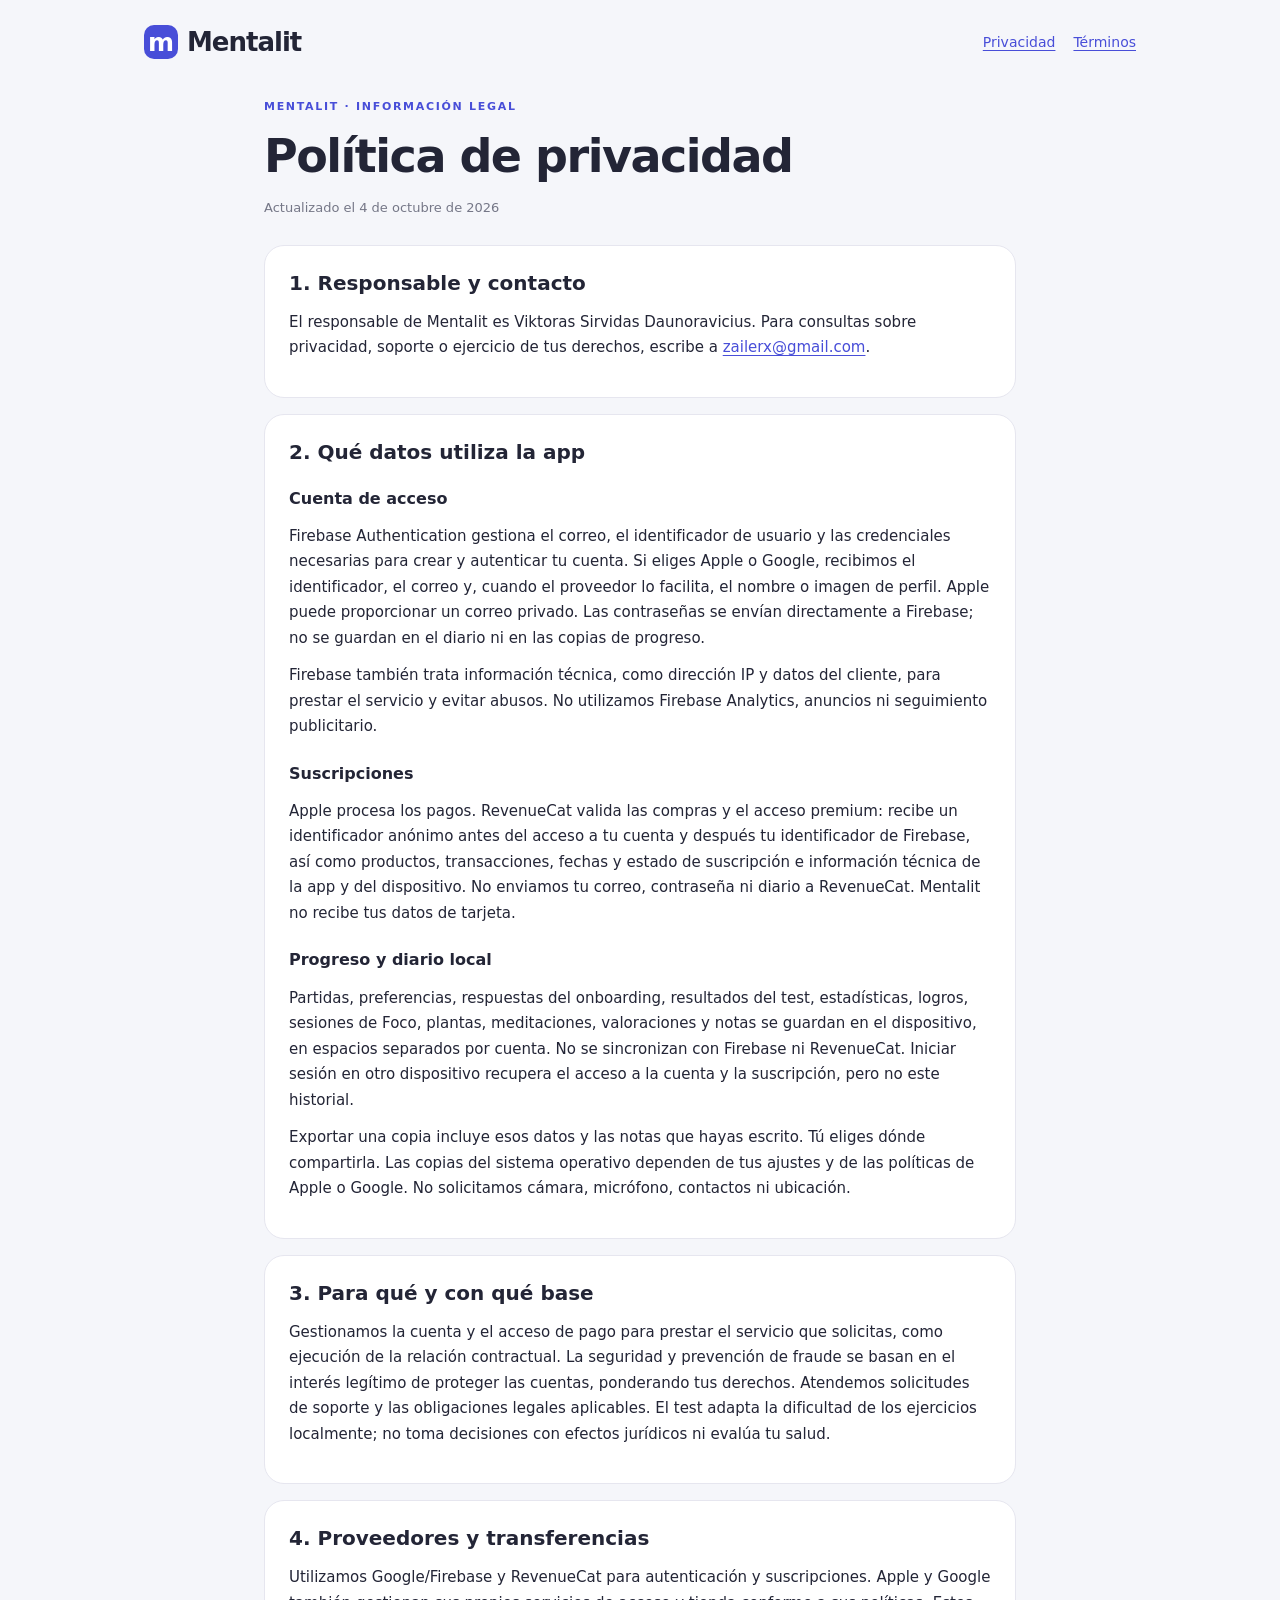
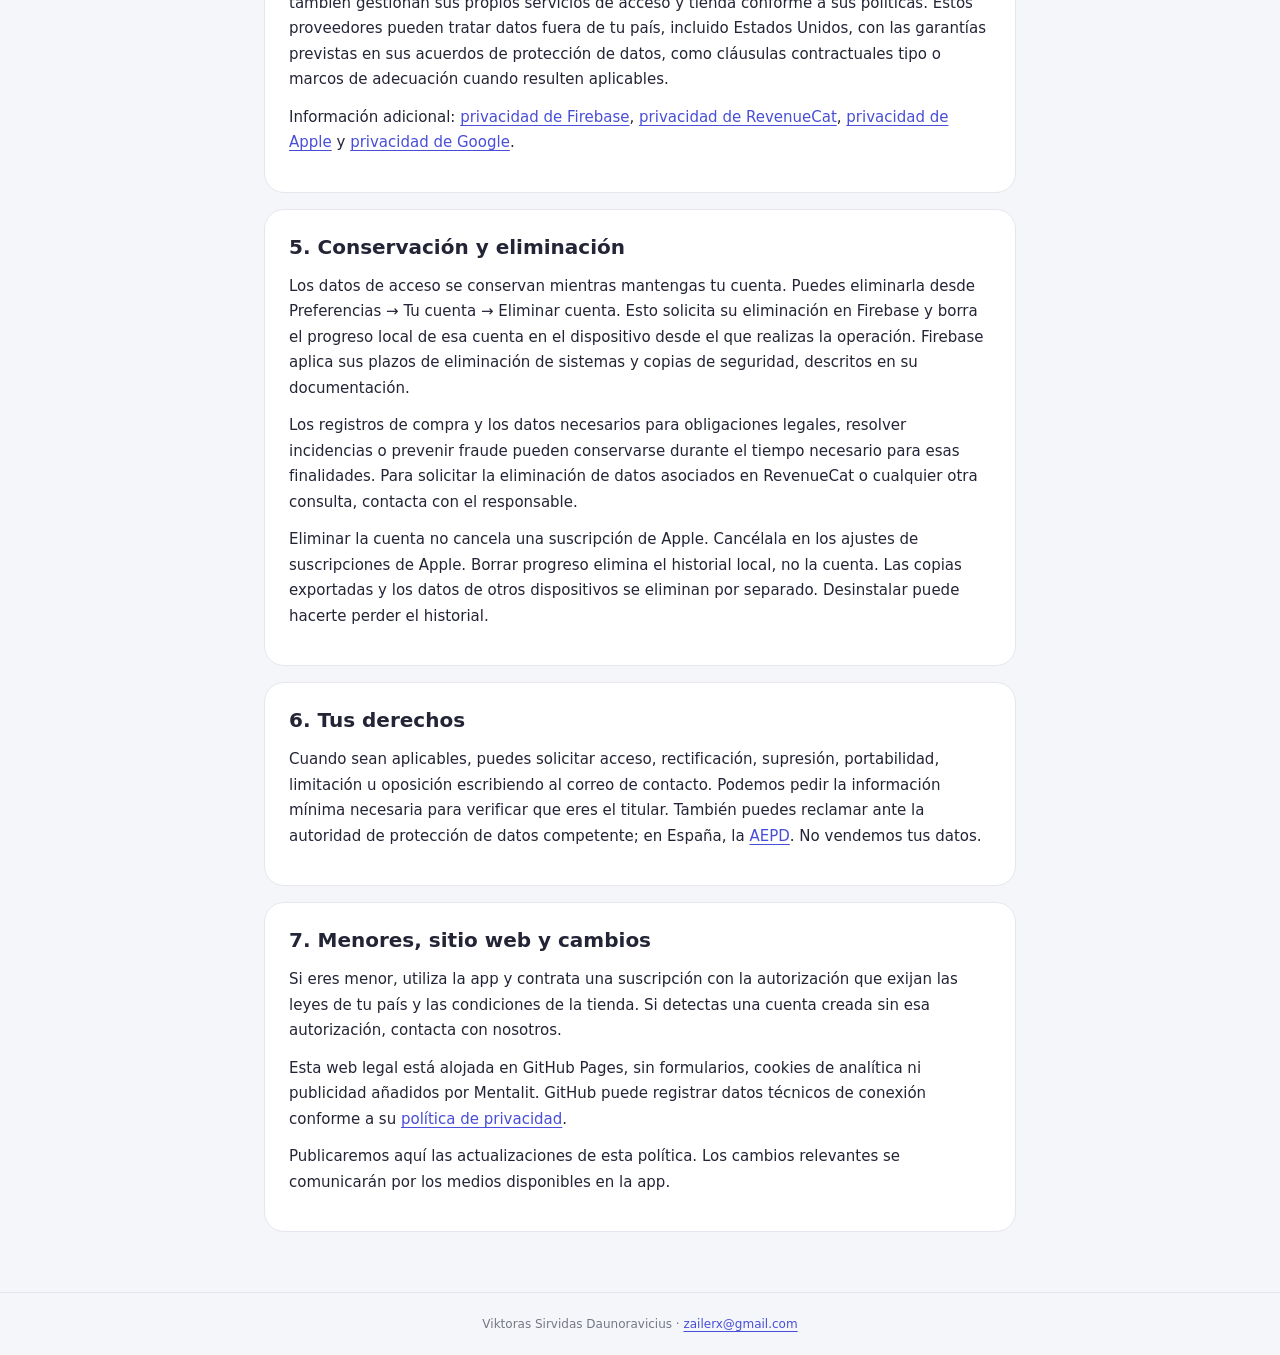
==== privacy.html @ 3aa2e7da "Publicar términos de servicio y política de privacidad de Mentalit" ====
<!doctype html><html lang="es"><head><meta charset="utf-8"><meta name="viewport" content="width=device-width,initial-scale=1"><meta name="color-scheme" content="light"><title>Política de privacidad · Mentalit</title><link rel="icon" href="./favicon.svg"><link rel="stylesheet" href="./legal.css"></head><body><header class="site-header"><a class="brand" href="./index.html"><span class="brand-mark" aria-hidden="true">m</span>Mentalit</a><nav aria-label="Información legal"><a href="./privacy.html">Privacidad</a><a href="./terms.html">Términos</a></nav></header><main><p class="eyebrow">MENTALIT · INFORMACIÓN LEGAL</p><h1>Política de privacidad</h1><p class="date">Actualizado el 4 de octubre de 2026</p><section><h2>1. Responsable y contacto</h2><p>El responsable de Mentalit es Viktoras Sirvidas Daunoravicius. Para consultas sobre privacidad, soporte o ejercicio de tus derechos, escribe a <a href="mailto:zailerx@gmail.com">zailerx@gmail.com</a>.</p></section>
<section><h2>2. Qué datos utiliza la app</h2><h3>Cuenta de acceso</h3><p>Firebase Authentication gestiona el correo, el identificador de usuario y las credenciales necesarias para crear y autenticar tu cuenta. Si eliges Apple o Google, recibimos el identificador, el correo y, cuando el proveedor lo facilita, el nombre o imagen de perfil. Apple puede proporcionar un correo privado. Las contraseñas se envían directamente a Firebase; no se guardan en el diario ni en las copias de progreso.</p><p>Firebase también trata información técnica, como dirección IP y datos del cliente, para prestar el servicio y evitar abusos. No utilizamos Firebase Analytics, anuncios ni seguimiento publicitario.</p><h3>Suscripciones</h3><p>Apple procesa los pagos. RevenueCat valida las compras y el acceso premium: recibe un identificador anónimo antes del acceso a tu cuenta y después tu identificador de Firebase, así como productos, transacciones, fechas y estado de suscripción e información técnica de la app y del dispositivo. No enviamos tu correo, contraseña ni diario a RevenueCat. Mentalit no recibe tus datos de tarjeta.</p><h3>Progreso y diario local</h3><p>Partidas, preferencias, respuestas del onboarding, resultados del test, estadísticas, logros, sesiones de Foco, plantas, meditaciones, valoraciones y notas se guardan en el dispositivo, en espacios separados por cuenta. No se sincronizan con Firebase ni RevenueCat. Iniciar sesión en otro dispositivo recupera el acceso a la cuenta y la suscripción, pero no este historial.</p><p>Exportar una copia incluye esos datos y las notas que hayas escrito. Tú eliges dónde compartirla. Las copias del sistema operativo dependen de tus ajustes y de las políticas de Apple o Google. No solicitamos cámara, micrófono, contactos ni ubicación.</p></section>
<section><h2>3. Para qué y con qué base</h2><p>Gestionamos la cuenta y el acceso de pago para prestar el servicio que solicitas, como ejecución de la relación contractual. La seguridad y prevención de fraude se basan en el interés legítimo de proteger las cuentas, ponderando tus derechos. Atendemos solicitudes de soporte y las obligaciones legales aplicables. El test adapta la dificultad de los ejercicios localmente; no toma decisiones con efectos jurídicos ni evalúa tu salud.</p></section>
<section><h2>4. Proveedores y transferencias</h2><p>Utilizamos Google/Firebase y RevenueCat para autenticación y suscripciones. Apple y Google también gestionan sus propios servicios de acceso y tienda conforme a sus políticas. Estos proveedores pueden tratar datos fuera de tu país, incluido Estados Unidos, con las garantías previstas en sus acuerdos de protección de datos, como cláusulas contractuales tipo o marcos de adecuación cuando resulten aplicables.</p><p>Información adicional: <a href="https://firebase.google.com/support/privacy">privacidad de Firebase</a>, <a href="https://www.revenuecat.com/privacy-policy">privacidad de RevenueCat</a>, <a href="https://www.apple.com/legal/privacy/">privacidad de Apple</a> y <a href="https://policies.google.com/privacy">privacidad de Google</a>.</p></section>
<section><h2>5. Conservación y eliminación</h2><p>Los datos de acceso se conservan mientras mantengas tu cuenta. Puedes eliminarla desde Preferencias → Tu cuenta → Eliminar cuenta. Esto solicita su eliminación en Firebase y borra el progreso local de esa cuenta en el dispositivo desde el que realizas la operación. Firebase aplica sus plazos de eliminación de sistemas y copias de seguridad, descritos en su documentación.</p><p>Los registros de compra y los datos necesarios para obligaciones legales, resolver incidencias o prevenir fraude pueden conservarse durante el tiempo necesario para esas finalidades. Para solicitar la eliminación de datos asociados en RevenueCat o cualquier otra consulta, contacta con el responsable.</p><p>Eliminar la cuenta no cancela una suscripción de Apple. Cancélala en los ajustes de suscripciones de Apple. Borrar progreso elimina el historial local, no la cuenta. Las copias exportadas y los datos de otros dispositivos se eliminan por separado. Desinstalar puede hacerte perder el historial.</p></section>
<section><h2>6. Tus derechos</h2><p>Cuando sean aplicables, puedes solicitar acceso, rectificación, supresión, portabilidad, limitación u oposición escribiendo al correo de contacto. Podemos pedir la información mínima necesaria para verificar que eres el titular. También puedes reclamar ante la autoridad de protección de datos competente; en España, la <a href="https://www.aepd.es/derechos-y-deberes/conoce-tus-derechos">AEPD</a>. No vendemos tus datos.</p></section>
<section><h2>7. Menores, sitio web y cambios</h2><p>Si eres menor, utiliza la app y contrata una suscripción con la autorización que exijan las leyes de tu país y las condiciones de la tienda. Si detectas una cuenta creada sin esa autorización, contacta con nosotros.</p><p>Esta web legal está alojada en GitHub Pages, sin formularios, cookies de analítica ni publicidad añadidos por Mentalit. GitHub puede registrar datos técnicos de conexión conforme a su <a href="https://docs.github.com/site-policy/privacy-policies/github-privacy-statement">política de privacidad</a>.</p><p>Publicaremos aquí las actualizaciones de esta política. Los cambios relevantes se comunicarán por los medios disponibles en la app.</p></section></main><footer>Viktoras Sirvidas Daunoravicius · <a href="mailto:zailerx@gmail.com">zailerx@gmail.com</a></footer></body></html>
---- legal.css ----
:root{font-family:system-ui,-apple-system,BlinkMacSystemFont,"Segoe UI",sans-serif;color:#232536;background:#f5f6fa;font-synthesis:none}*{box-sizing:border-box}body{margin:0}a{color:#484ed8;text-underline-offset:3px}a:focus-visible{outline:3px solid #16b8c9;outline-offset:4px;border-radius:4px}.site-header{max-width:1040px;margin:auto;padding:25px 24px;display:flex;align-items:center;justify-content:space-between;gap:20px}.brand{display:flex;align-items:center;gap:9px;font-size:26px;font-weight:800;letter-spacing:-1px;text-decoration:none;color:#232536}.brand-mark{display:grid;place-items:center;width:34px;height:34px;border-radius:10px;background:#484ed8;color:white;font-size:25px;font-weight:800;letter-spacing:-2px;padding-right:2px}nav{display:flex;gap:18px;font-size:14px}main{max-width:800px;margin:16px auto 60px;padding:0 24px}.eyebrow{font-size:11px;letter-spacing:1.7px;font-weight:750;color:#484ed8}h1{font-size:clamp(30px,5vw,46px);letter-spacing:-1.5px;line-height:1.1;margin:18px 0}.date{color:#757787;font-size:13px;margin-bottom:30px}section{background:white;border:1px solid #e6e6ef;border-radius:20px;padding:24px;margin:16px 0;line-height:1.7}h2{font-size:20px;margin:0 0 14px;line-height:1.3}h3{font-size:16px;margin:20px 0 8px}p{font-size:15px;margin:12px 0}footer{border-top:1px solid #e4e4ee;padding:24px;text-align:center;font-size:12px;color:#757787}.cards{display:grid;grid-template-columns:1fr 1fr;gap:16px}.cards a{text-decoration:none;display:block;background:white;border:1px solid #e6e6ef;border-radius:20px;padding:28px;font-weight:700;font-size:20px}.lead{font-size:18px;color:#757787;line-height:1.7;margin:22px 0 32px}@media(max-width:520px){.site-header{align-items:flex-start;flex-direction:column;gap:16px}.cards{grid-template-columns:1fr}section{padding:20px}main{margin-top:10px}}
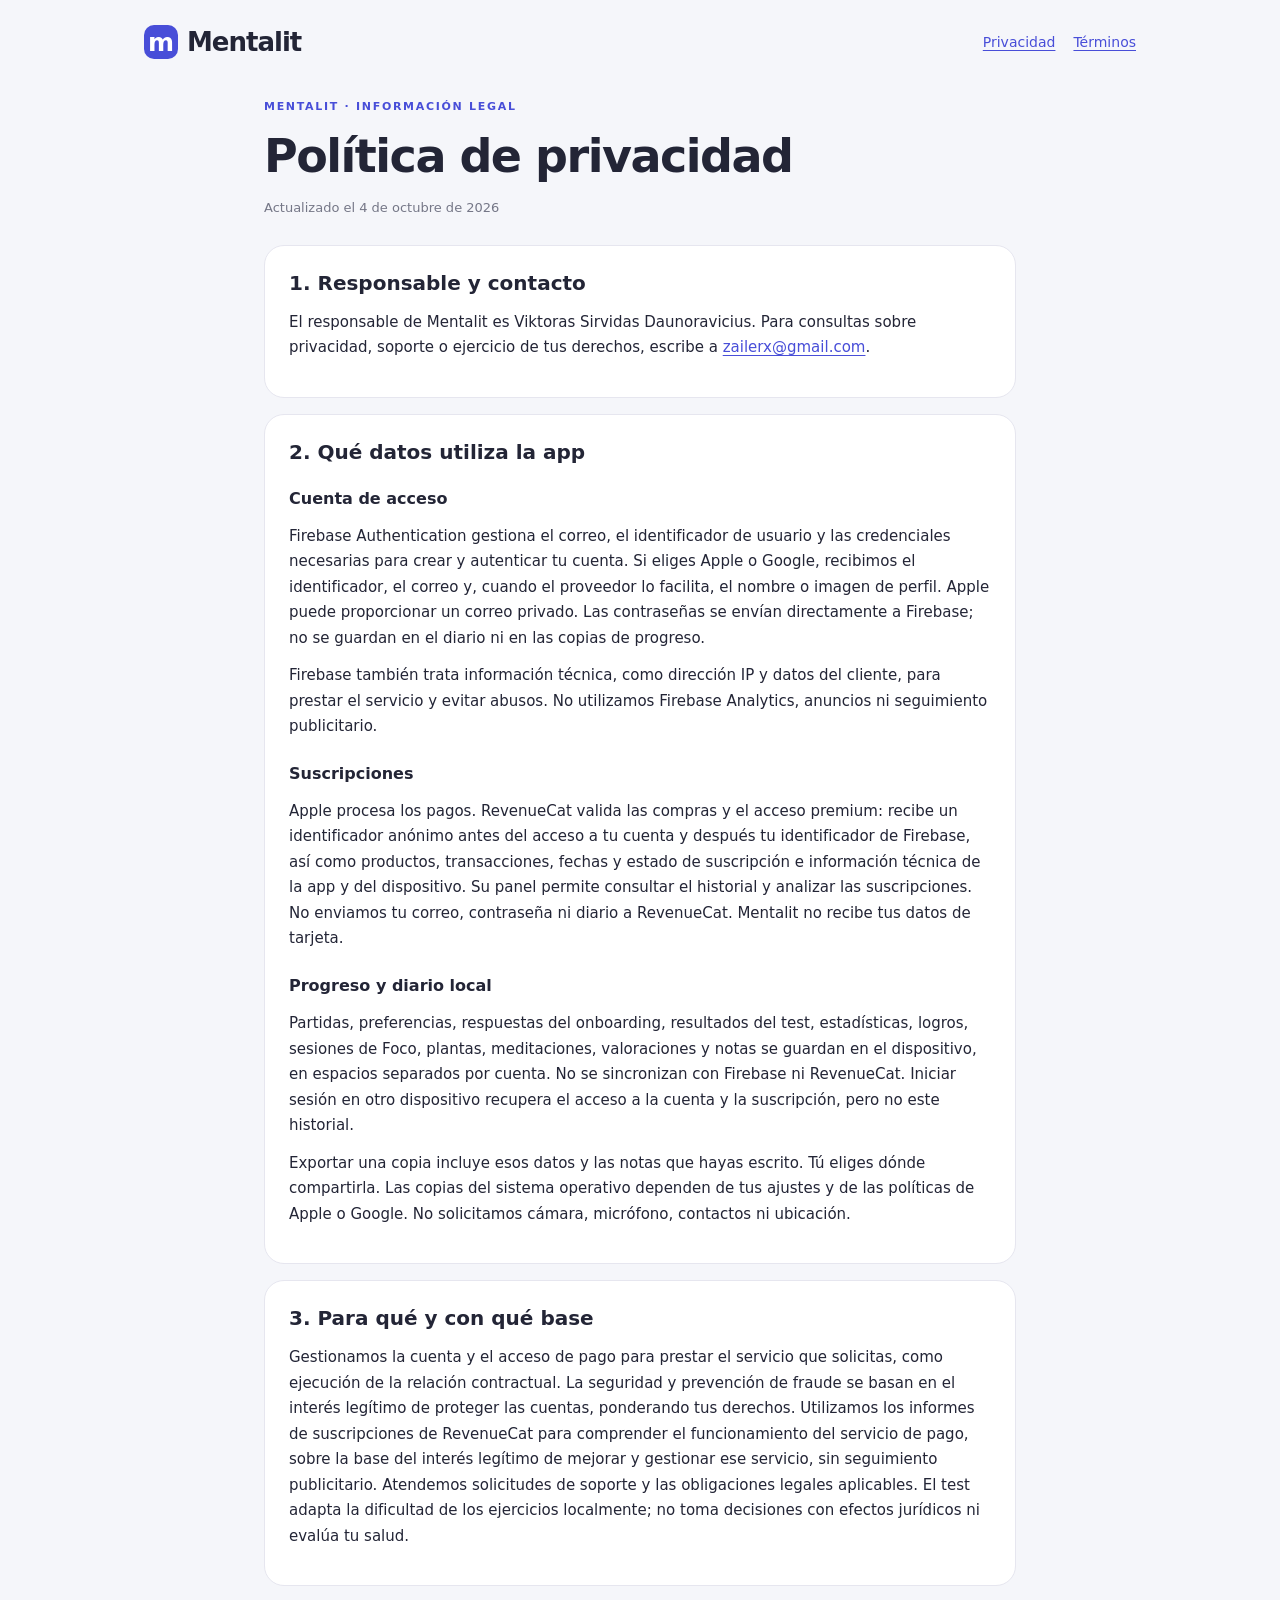
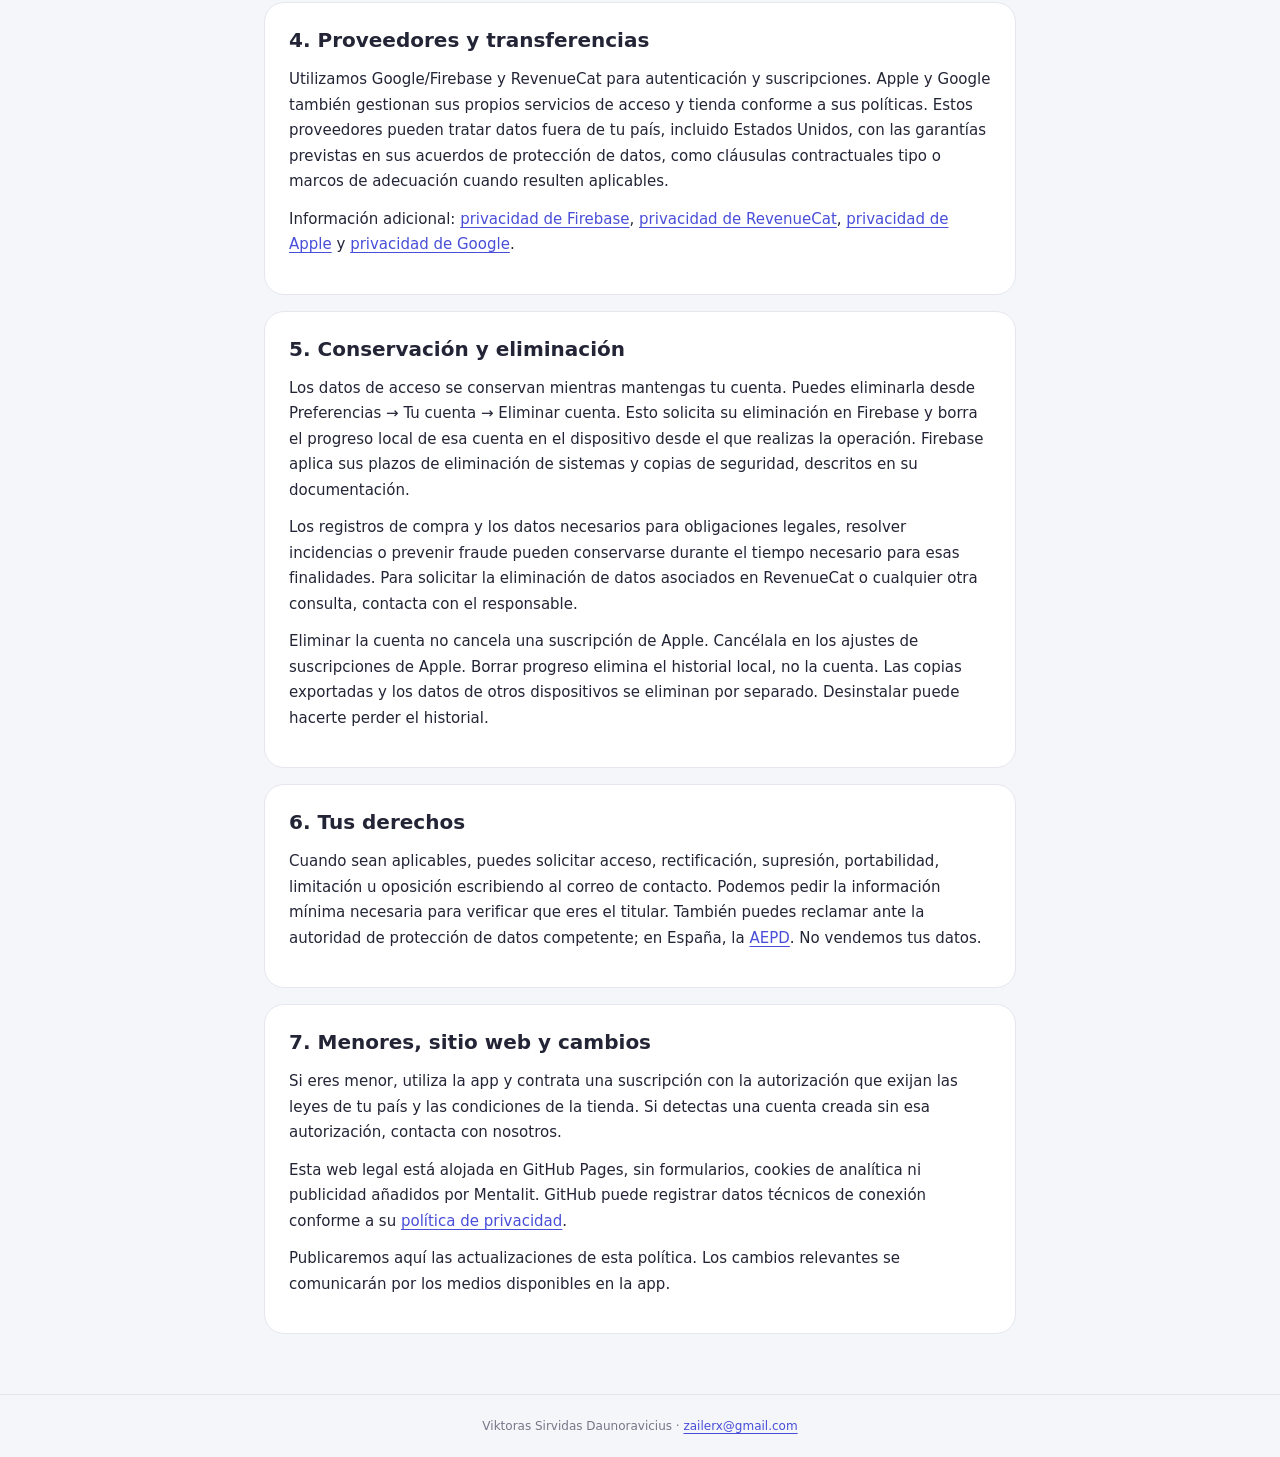
==== commit ad3d3fa7: "Aclarar el análisis de suscripciones y sus finalidades" ====
--- a/privacy.html
+++ b/privacy.html
@@ -1,6 +1,6 @@
 <!doctype html><html lang="es"><head><meta charset="utf-8"><meta name="viewport" content="width=device-width,initial-scale=1"><meta name="color-scheme" content="light"><title>Política de privacidad · Mentalit</title><link rel="icon" href="./favicon.svg"><link rel="stylesheet" href="./legal.css"></head><body><header class="site-header"><a class="brand" href="./index.html"><span class="brand-mark" aria-hidden="true">m</span>Mentalit</a><nav aria-label="Información legal"><a href="./privacy.html">Privacidad</a><a href="./terms.html">Términos</a></nav></header><main><p class="eyebrow">MENTALIT · INFORMACIÓN LEGAL</p><h1>Política de privacidad</h1><p class="date">Actualizado el 4 de octubre de 2026</p><section><h2>1. Responsable y contacto</h2><p>El responsable de Mentalit es Viktoras Sirvidas Daunoravicius. Para consultas sobre privacidad, soporte o ejercicio de tus derechos, escribe a <a href="mailto:zailerx@gmail.com">zailerx@gmail.com</a>.</p></section>
-<section><h2>2. Qué datos utiliza la app</h2><h3>Cuenta de acceso</h3><p>Firebase Authentication gestiona el correo, el identificador de usuario y las credenciales necesarias para crear y autenticar tu cuenta. Si eliges Apple o Google, recibimos el identificador, el correo y, cuando el proveedor lo facilita, el nombre o imagen de perfil. Apple puede proporcionar un correo privado. Las contraseñas se envían directamente a Firebase; no se guardan en el diario ni en las copias de progreso.</p><p>Firebase también trata información técnica, como dirección IP y datos del cliente, para prestar el servicio y evitar abusos. No utilizamos Firebase Analytics, anuncios ni seguimiento publicitario.</p><h3>Suscripciones</h3><p>Apple procesa los pagos. RevenueCat valida las compras y el acceso premium: recibe un identificador anónimo antes del acceso a tu cuenta y después tu identificador de Firebase, así como productos, transacciones, fechas y estado de suscripción e información técnica de la app y del dispositivo. No enviamos tu correo, contraseña ni diario a RevenueCat. Mentalit no recibe tus datos de tarjeta.</p><h3>Progreso y diario local</h3><p>Partidas, preferencias, respuestas del onboarding, resultados del test, estadísticas, logros, sesiones de Foco, plantas, meditaciones, valoraciones y notas se guardan en el dispositivo, en espacios separados por cuenta. No se sincronizan con Firebase ni RevenueCat. Iniciar sesión en otro dispositivo recupera el acceso a la cuenta y la suscripción, pero no este historial.</p><p>Exportar una copia incluye esos datos y las notas que hayas escrito. Tú eliges dónde compartirla. Las copias del sistema operativo dependen de tus ajustes y de las políticas de Apple o Google. No solicitamos cámara, micrófono, contactos ni ubicación.</p></section>
-<section><h2>3. Para qué y con qué base</h2><p>Gestionamos la cuenta y el acceso de pago para prestar el servicio que solicitas, como ejecución de la relación contractual. La seguridad y prevención de fraude se basan en el interés legítimo de proteger las cuentas, ponderando tus derechos. Atendemos solicitudes de soporte y las obligaciones legales aplicables. El test adapta la dificultad de los ejercicios localmente; no toma decisiones con efectos jurídicos ni evalúa tu salud.</p></section>
+<section><h2>2. Qué datos utiliza la app</h2><h3>Cuenta de acceso</h3><p>Firebase Authentication gestiona el correo, el identificador de usuario y las credenciales necesarias para crear y autenticar tu cuenta. Si eliges Apple o Google, recibimos el identificador, el correo y, cuando el proveedor lo facilita, el nombre o imagen de perfil. Apple puede proporcionar un correo privado. Las contraseñas se envían directamente a Firebase; no se guardan en el diario ni en las copias de progreso.</p><p>Firebase también trata información técnica, como dirección IP y datos del cliente, para prestar el servicio y evitar abusos. No utilizamos Firebase Analytics, anuncios ni seguimiento publicitario.</p><h3>Suscripciones</h3><p>Apple procesa los pagos. RevenueCat valida las compras y el acceso premium: recibe un identificador anónimo antes del acceso a tu cuenta y después tu identificador de Firebase, así como productos, transacciones, fechas y estado de suscripción e información técnica de la app y del dispositivo. Su panel permite consultar el historial y analizar las suscripciones. No enviamos tu correo, contraseña ni diario a RevenueCat. Mentalit no recibe tus datos de tarjeta.</p><h3>Progreso y diario local</h3><p>Partidas, preferencias, respuestas del onboarding, resultados del test, estadísticas, logros, sesiones de Foco, plantas, meditaciones, valoraciones y notas se guardan en el dispositivo, en espacios separados por cuenta. No se sincronizan con Firebase ni RevenueCat. Iniciar sesión en otro dispositivo recupera el acceso a la cuenta y la suscripción, pero no este historial.</p><p>Exportar una copia incluye esos datos y las notas que hayas escrito. Tú eliges dónde compartirla. Las copias del sistema operativo dependen de tus ajustes y de las políticas de Apple o Google. No solicitamos cámara, micrófono, contactos ni ubicación.</p></section>
+<section><h2>3. Para qué y con qué base</h2><p>Gestionamos la cuenta y el acceso de pago para prestar el servicio que solicitas, como ejecución de la relación contractual. La seguridad y prevención de fraude se basan en el interés legítimo de proteger las cuentas, ponderando tus derechos. Utilizamos los informes de suscripciones de RevenueCat para comprender el funcionamiento del servicio de pago, sobre la base del interés legítimo de mejorar y gestionar ese servicio, sin seguimiento publicitario. Atendemos solicitudes de soporte y las obligaciones legales aplicables. El test adapta la dificultad de los ejercicios localmente; no toma decisiones con efectos jurídicos ni evalúa tu salud.</p></section>
 <section><h2>4. Proveedores y transferencias</h2><p>Utilizamos Google/Firebase y RevenueCat para autenticación y suscripciones. Apple y Google también gestionan sus propios servicios de acceso y tienda conforme a sus políticas. Estos proveedores pueden tratar datos fuera de tu país, incluido Estados Unidos, con las garantías previstas en sus acuerdos de protección de datos, como cláusulas contractuales tipo o marcos de adecuación cuando resulten aplicables.</p><p>Información adicional: <a href="https://firebase.google.com/support/privacy">privacidad de Firebase</a>, <a href="https://www.revenuecat.com/privacy-policy">privacidad de RevenueCat</a>, <a href="https://www.apple.com/legal/privacy/">privacidad de Apple</a> y <a href="https://policies.google.com/privacy">privacidad de Google</a>.</p></section>
 <section><h2>5. Conservación y eliminación</h2><p>Los datos de acceso se conservan mientras mantengas tu cuenta. Puedes eliminarla desde Preferencias → Tu cuenta → Eliminar cuenta. Esto solicita su eliminación en Firebase y borra el progreso local de esa cuenta en el dispositivo desde el que realizas la operación. Firebase aplica sus plazos de eliminación de sistemas y copias de seguridad, descritos en su documentación.</p><p>Los registros de compra y los datos necesarios para obligaciones legales, resolver incidencias o prevenir fraude pueden conservarse durante el tiempo necesario para esas finalidades. Para solicitar la eliminación de datos asociados en RevenueCat o cualquier otra consulta, contacta con el responsable.</p><p>Eliminar la cuenta no cancela una suscripción de Apple. Cancélala en los ajustes de suscripciones de Apple. Borrar progreso elimina el historial local, no la cuenta. Las copias exportadas y los datos de otros dispositivos se eliminan por separado. Desinstalar puede hacerte perder el historial.</p></section>
 <section><h2>6. Tus derechos</h2><p>Cuando sean aplicables, puedes solicitar acceso, rectificación, supresión, portabilidad, limitación u oposición escribiendo al correo de contacto. Podemos pedir la información mínima necesaria para verificar que eres el titular. También puedes reclamar ante la autoridad de protección de datos competente; en España, la <a href="https://www.aepd.es/derechos-y-deberes/conoce-tus-derechos">AEPD</a>. No vendemos tus datos.</p></section>
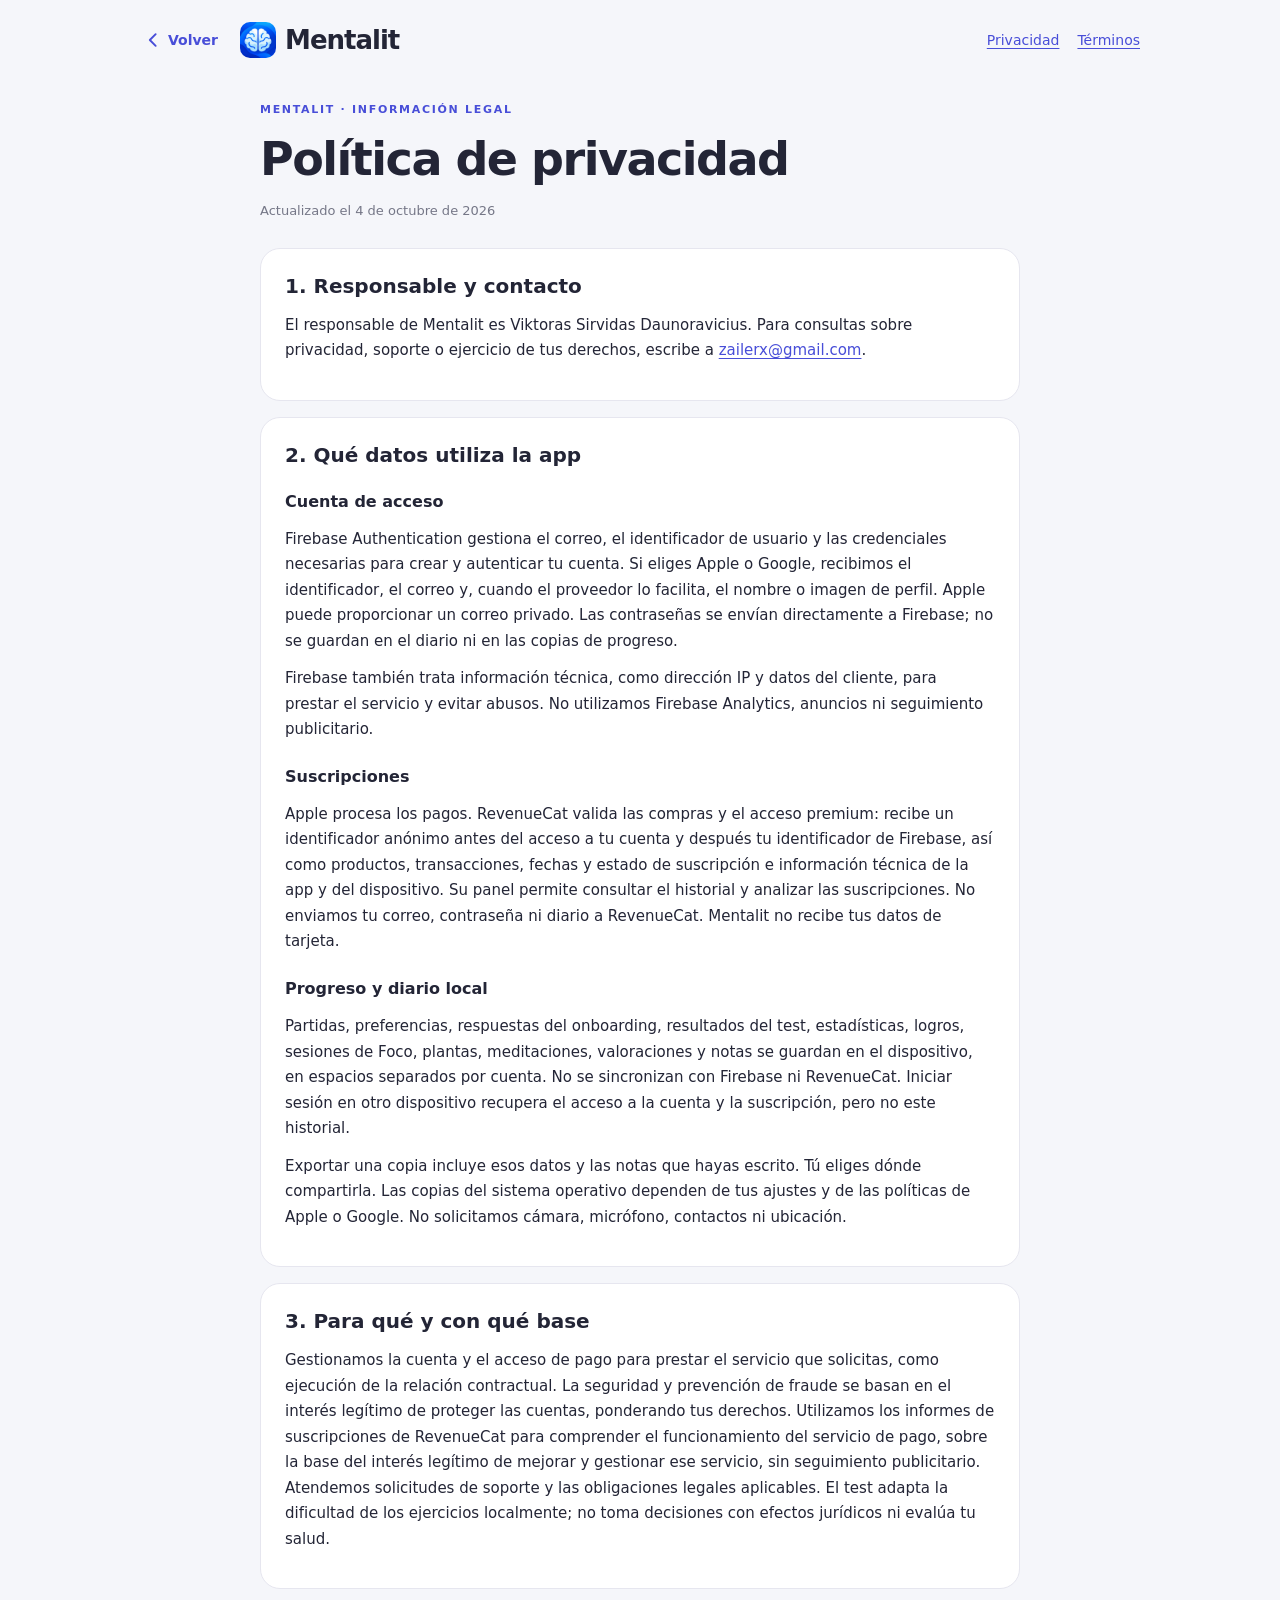
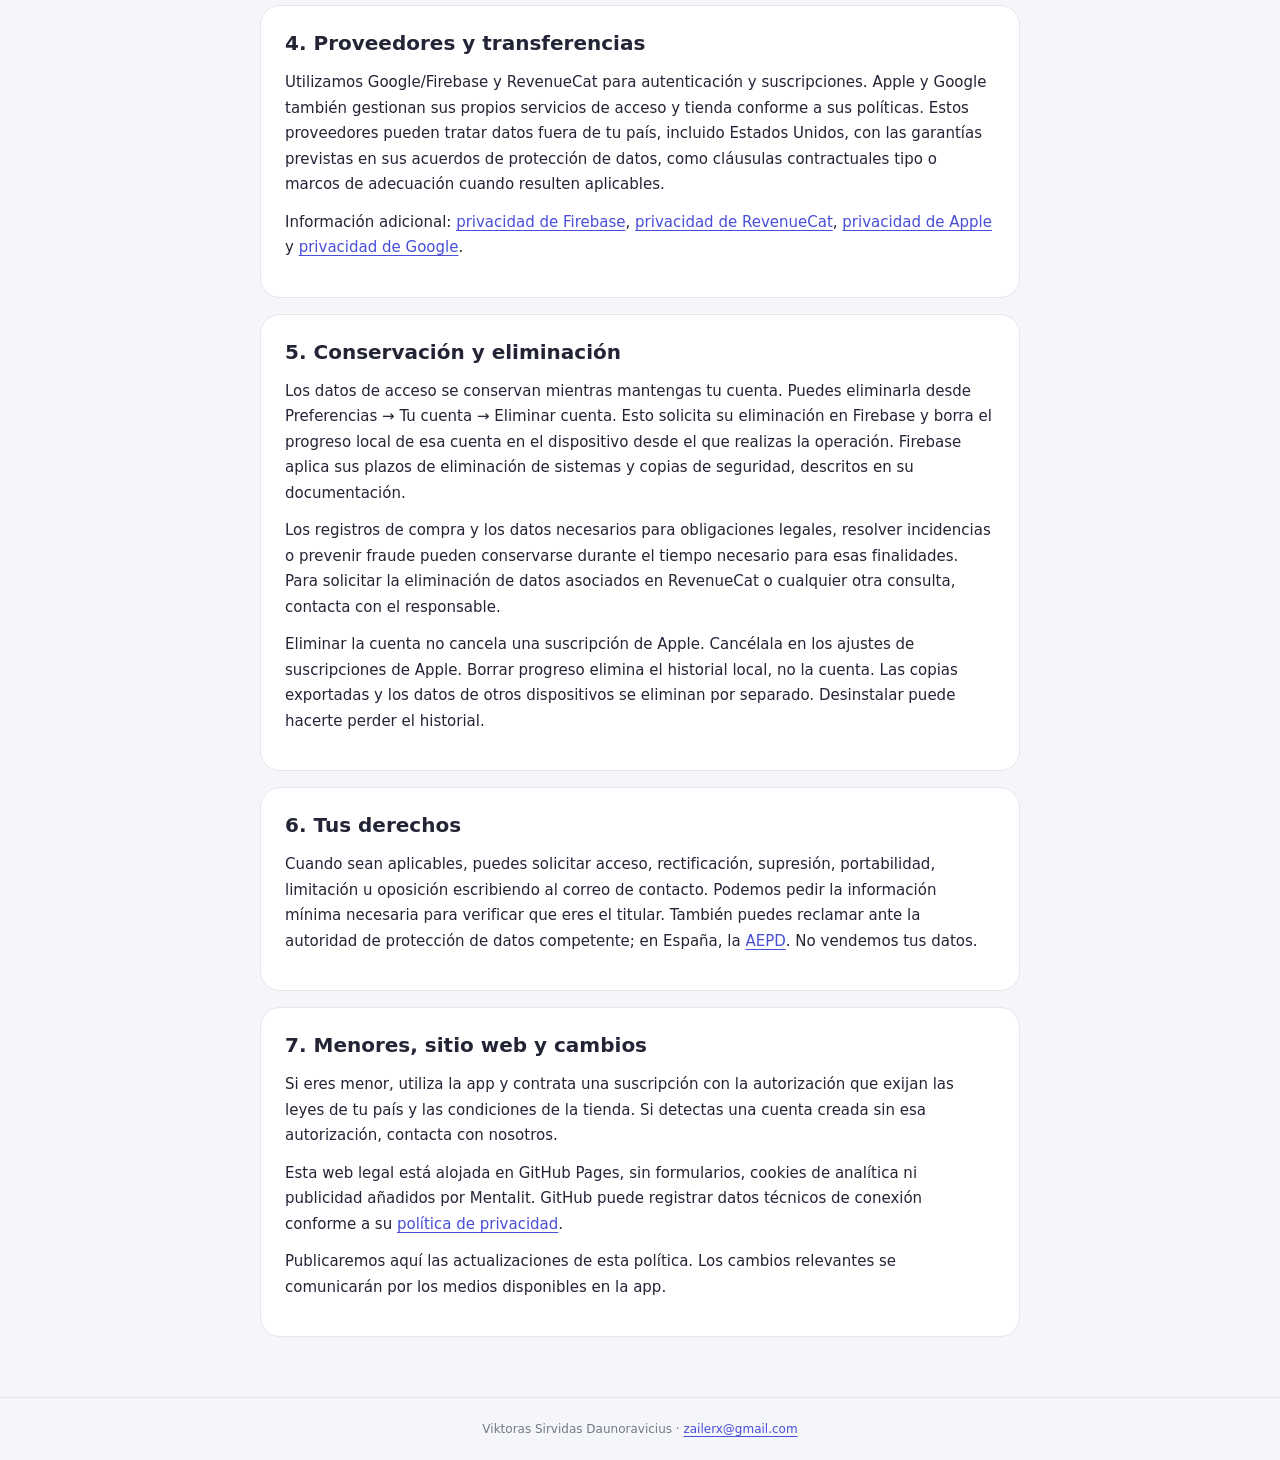
==== commit d63e5d68: "Actualizar logo de Mentalit y navegación de textos legales" ====
--- a/privacy.html
+++ b/privacy.html
@@ -1,4 +1,4 @@
-<!doctype html><html lang="es"><head><meta charset="utf-8"><meta name="viewport" content="width=device-width,initial-scale=1"><meta name="color-scheme" content="light"><title>Política de privacidad · Mentalit</title><link rel="icon" href="./favicon.svg"><link rel="stylesheet" href="./legal.css"></head><body><header class="site-header"><a class="brand" href="./index.html"><span class="brand-mark" aria-hidden="true">m</span>Mentalit</a><nav aria-label="Información legal"><a href="./privacy.html">Privacidad</a><a href="./terms.html">Términos</a></nav></header><main><p class="eyebrow">MENTALIT · INFORMACIÓN LEGAL</p><h1>Política de privacidad</h1><p class="date">Actualizado el 4 de octubre de 2026</p><section><h2>1. Responsable y contacto</h2><p>El responsable de Mentalit es Viktoras Sirvidas Daunoravicius. Para consultas sobre privacidad, soporte o ejercicio de tus derechos, escribe a <a href="mailto:zailerx@gmail.com">zailerx@gmail.com</a>.</p></section>
+<!doctype html><html lang="es"><head><meta charset="utf-8"><meta name="viewport" content="width=device-width,initial-scale=1,viewport-fit=cover"><meta name="color-scheme" content="light"><title>Política de privacidad · Mentalit</title><link rel="icon" href="./favicon.svg"><link rel="stylesheet" href="./legal.css"><script src="./legal-page.js" defer></script></head><body><header class="site-header"><div class="legal-top"><button class="legal-back" type="button" aria-label="Volver"> <svg viewBox="0 0 24 24" aria-hidden="true"><path d="m14 5-7 7 7 7"/></svg>Volver</button><a class="brand" href="./index.html"><img class="brand-mark" src="./app-icon.png" width="36" height="36" alt="">Mentalit</a></div><nav aria-label="Información legal"><a href="./privacy.html">Privacidad</a><a href="./terms.html">Términos</a></nav></header><main><p class="eyebrow">MENTALIT · INFORMACIÓN LEGAL</p><h1>Política de privacidad</h1><p class="date">Actualizado el 4 de octubre de 2026</p><section><h2>1. Responsable y contacto</h2><p>El responsable de Mentalit es Viktoras Sirvidas Daunoravicius. Para consultas sobre privacidad, soporte o ejercicio de tus derechos, escribe a <a href="mailto:zailerx@gmail.com">zailerx@gmail.com</a>.</p></section>
 <section><h2>2. Qué datos utiliza la app</h2><h3>Cuenta de acceso</h3><p>Firebase Authentication gestiona el correo, el identificador de usuario y las credenciales necesarias para crear y autenticar tu cuenta. Si eliges Apple o Google, recibimos el identificador, el correo y, cuando el proveedor lo facilita, el nombre o imagen de perfil. Apple puede proporcionar un correo privado. Las contraseñas se envían directamente a Firebase; no se guardan en el diario ni en las copias de progreso.</p><p>Firebase también trata información técnica, como dirección IP y datos del cliente, para prestar el servicio y evitar abusos. No utilizamos Firebase Analytics, anuncios ni seguimiento publicitario.</p><h3>Suscripciones</h3><p>Apple procesa los pagos. RevenueCat valida las compras y el acceso premium: recibe un identificador anónimo antes del acceso a tu cuenta y después tu identificador de Firebase, así como productos, transacciones, fechas y estado de suscripción e información técnica de la app y del dispositivo. Su panel permite consultar el historial y analizar las suscripciones. No enviamos tu correo, contraseña ni diario a RevenueCat. Mentalit no recibe tus datos de tarjeta.</p><h3>Progreso y diario local</h3><p>Partidas, preferencias, respuestas del onboarding, resultados del test, estadísticas, logros, sesiones de Foco, plantas, meditaciones, valoraciones y notas se guardan en el dispositivo, en espacios separados por cuenta. No se sincronizan con Firebase ni RevenueCat. Iniciar sesión en otro dispositivo recupera el acceso a la cuenta y la suscripción, pero no este historial.</p><p>Exportar una copia incluye esos datos y las notas que hayas escrito. Tú eliges dónde compartirla. Las copias del sistema operativo dependen de tus ajustes y de las políticas de Apple o Google. No solicitamos cámara, micrófono, contactos ni ubicación.</p></section>
 <section><h2>3. Para qué y con qué base</h2><p>Gestionamos la cuenta y el acceso de pago para prestar el servicio que solicitas, como ejecución de la relación contractual. La seguridad y prevención de fraude se basan en el interés legítimo de proteger las cuentas, ponderando tus derechos. Utilizamos los informes de suscripciones de RevenueCat para comprender el funcionamiento del servicio de pago, sobre la base del interés legítimo de mejorar y gestionar ese servicio, sin seguimiento publicitario. Atendemos solicitudes de soporte y las obligaciones legales aplicables. El test adapta la dificultad de los ejercicios localmente; no toma decisiones con efectos jurídicos ni evalúa tu salud.</p></section>
 <section><h2>4. Proveedores y transferencias</h2><p>Utilizamos Google/Firebase y RevenueCat para autenticación y suscripciones. Apple y Google también gestionan sus propios servicios de acceso y tienda conforme a sus políticas. Estos proveedores pueden tratar datos fuera de tu país, incluido Estados Unidos, con las garantías previstas en sus acuerdos de protección de datos, como cláusulas contractuales tipo o marcos de adecuación cuando resulten aplicables.</p><p>Información adicional: <a href="https://firebase.google.com/support/privacy">privacidad de Firebase</a>, <a href="https://www.revenuecat.com/privacy-policy">privacidad de RevenueCat</a>, <a href="https://www.apple.com/legal/privacy/">privacidad de Apple</a> y <a href="https://policies.google.com/privacy">privacidad de Google</a>.</p></section>
--- a/legal.css
+++ b/legal.css
@@ -1 +1,2 @@
-:root{font-family:system-ui,-apple-system,BlinkMacSystemFont,"Segoe UI",sans-serif;color:#232536;background:#f5f6fa;font-synthesis:none}*{box-sizing:border-box}body{margin:0}a{color:#484ed8;text-underline-offset:3px}a:focus-visible{outline:3px solid #16b8c9;outline-offset:4px;border-radius:4px}.site-header{max-width:1040px;margin:auto;padding:25px 24px;display:flex;align-items:center;justify-content:space-between;gap:20px}.brand{display:flex;align-items:center;gap:9px;font-size:26px;font-weight:800;letter-spacing:-1px;text-decoration:none;color:#232536}.brand-mark{display:grid;place-items:center;width:34px;height:34px;border-radius:10px;background:#484ed8;color:white;font-size:25px;font-weight:800;letter-spacing:-2px;padding-right:2px}nav{display:flex;gap:18px;font-size:14px}main{max-width:800px;margin:16px auto 60px;padding:0 24px}.eyebrow{font-size:11px;letter-spacing:1.7px;font-weight:750;color:#484ed8}h1{font-size:clamp(30px,5vw,46px);letter-spacing:-1.5px;line-height:1.1;margin:18px 0}.date{color:#757787;font-size:13px;margin-bottom:30px}section{background:white;border:1px solid #e6e6ef;border-radius:20px;padding:24px;margin:16px 0;line-height:1.7}h2{font-size:20px;margin:0 0 14px;line-height:1.3}h3{font-size:16px;margin:20px 0 8px}p{font-size:15px;margin:12px 0}footer{border-top:1px solid #e4e4ee;padding:24px;text-align:center;font-size:12px;color:#757787}.cards{display:grid;grid-template-columns:1fr 1fr;gap:16px}.cards a{text-decoration:none;display:block;background:white;border:1px solid #e6e6ef;border-radius:20px;padding:28px;font-weight:700;font-size:20px}.lead{font-size:18px;color:#757787;line-height:1.7;margin:22px 0 32px}@media(max-width:520px){.site-header{align-items:flex-start;flex-direction:column;gap:16px}.cards{grid-template-columns:1fr}section{padding:20px}main{margin-top:10px}}+:root{font-family:system-ui,-apple-system,BlinkMacSystemFont,"Segoe UI",sans-serif;color:#232536;background:#f5f6fa;font-synthesis:none}*{box-sizing:border-box}body{margin:0}a{color:#484ed8;text-underline-offset:3px}a:focus-visible{outline:3px solid #16b8c9;outline-offset:4px;border-radius:4px}.site-header{max-width:1040px;margin:auto;padding:25px 24px;display:flex;align-items:center;justify-content:space-between;gap:20px}.brand{display:flex;align-items:center;gap:9px;font-size:26px;font-weight:800;letter-spacing:-1px;text-decoration:none;color:#232536}.brand-mark{display:grid;place-items:center;width:34px;height:34px;border-radius:10px;background:#484ed8;color:white;font-size:25px;font-weight:800;letter-spacing:-2px;padding-right:2px}nav{display:flex;gap:18px;font-size:14px}main{max-width:800px;margin:16px auto 60px;padding:0 24px}.eyebrow{font-size:11px;letter-spacing:1.7px;font-weight:750;color:#484ed8}h1{font-size:clamp(30px,5vw,46px);letter-spacing:-1.5px;line-height:1.1;margin:18px 0}.date{color:#757787;font-size:13px;margin-bottom:30px}section{background:white;border:1px solid #e6e6ef;border-radius:20px;padding:24px;margin:16px 0;line-height:1.7}h2{font-size:20px;margin:0 0 14px;line-height:1.3}h3{font-size:16px;margin:20px 0 8px}p{font-size:15px;margin:12px 0}footer{border-top:1px solid #e4e4ee;padding:24px;text-align:center;font-size:12px;color:#757787}.cards{display:grid;grid-template-columns:1fr 1fr;gap:16px}.cards a{text-decoration:none;display:block;background:white;border:1px solid #e6e6ef;border-radius:20px;padding:28px;font-weight:700;font-size:20px}.lead{font-size:18px;color:#757787;line-height:1.7;margin:22px 0 32px}@media(max-width:520px){.site-header{align-items:flex-start;flex-direction:column;gap:16px}.cards{grid-template-columns:1fr}section{padding:20px}main{margin-top:10px}}
+html{overflow-wrap:anywhere}body{padding-bottom:env(safe-area-inset-bottom,0px)}.site-header{padding-top:calc(18px + env(safe-area-inset-top,0px));padding-left:max(20px,env(safe-area-inset-left,0px));padding-right:max(20px,env(safe-area-inset-right,0px));flex-wrap:wrap}.legal-top{display:flex;align-items:center;gap:18px;min-width:0}.brand-mark{width:36px;height:36px;flex:none;object-fit:contain;padding:0;background:none;letter-spacing:normal}.legal-back{border:0;background:transparent;color:#484ed8;font:inherit;font-size:14px;font-weight:650;display:inline-flex;align-items:center;gap:4px;min-height:44px;padding:8px 4px;cursor:pointer;touch-action:manipulation}.legal-back svg{width:20px;height:20px;fill:none;stroke:currentColor;stroke-width:2.3;stroke-linecap:round;stroke-linejoin:round}.legal-back:focus-visible{outline:3px solid #16b8c9;outline-offset:3px;border-radius:8px}.embedded .legal-back{display:none}.embedded .site-header{padding-top:18px}.embedded{padding-bottom:0}main{padding-left:max(20px,env(safe-area-inset-left,0px));padding-right:max(20px,env(safe-area-inset-right,0px))}section{min-width:0}@media(max-width:360px){.brand{font-size:24px}.legal-top{gap:12px}section{padding:18px}h1{font-size:30px}}
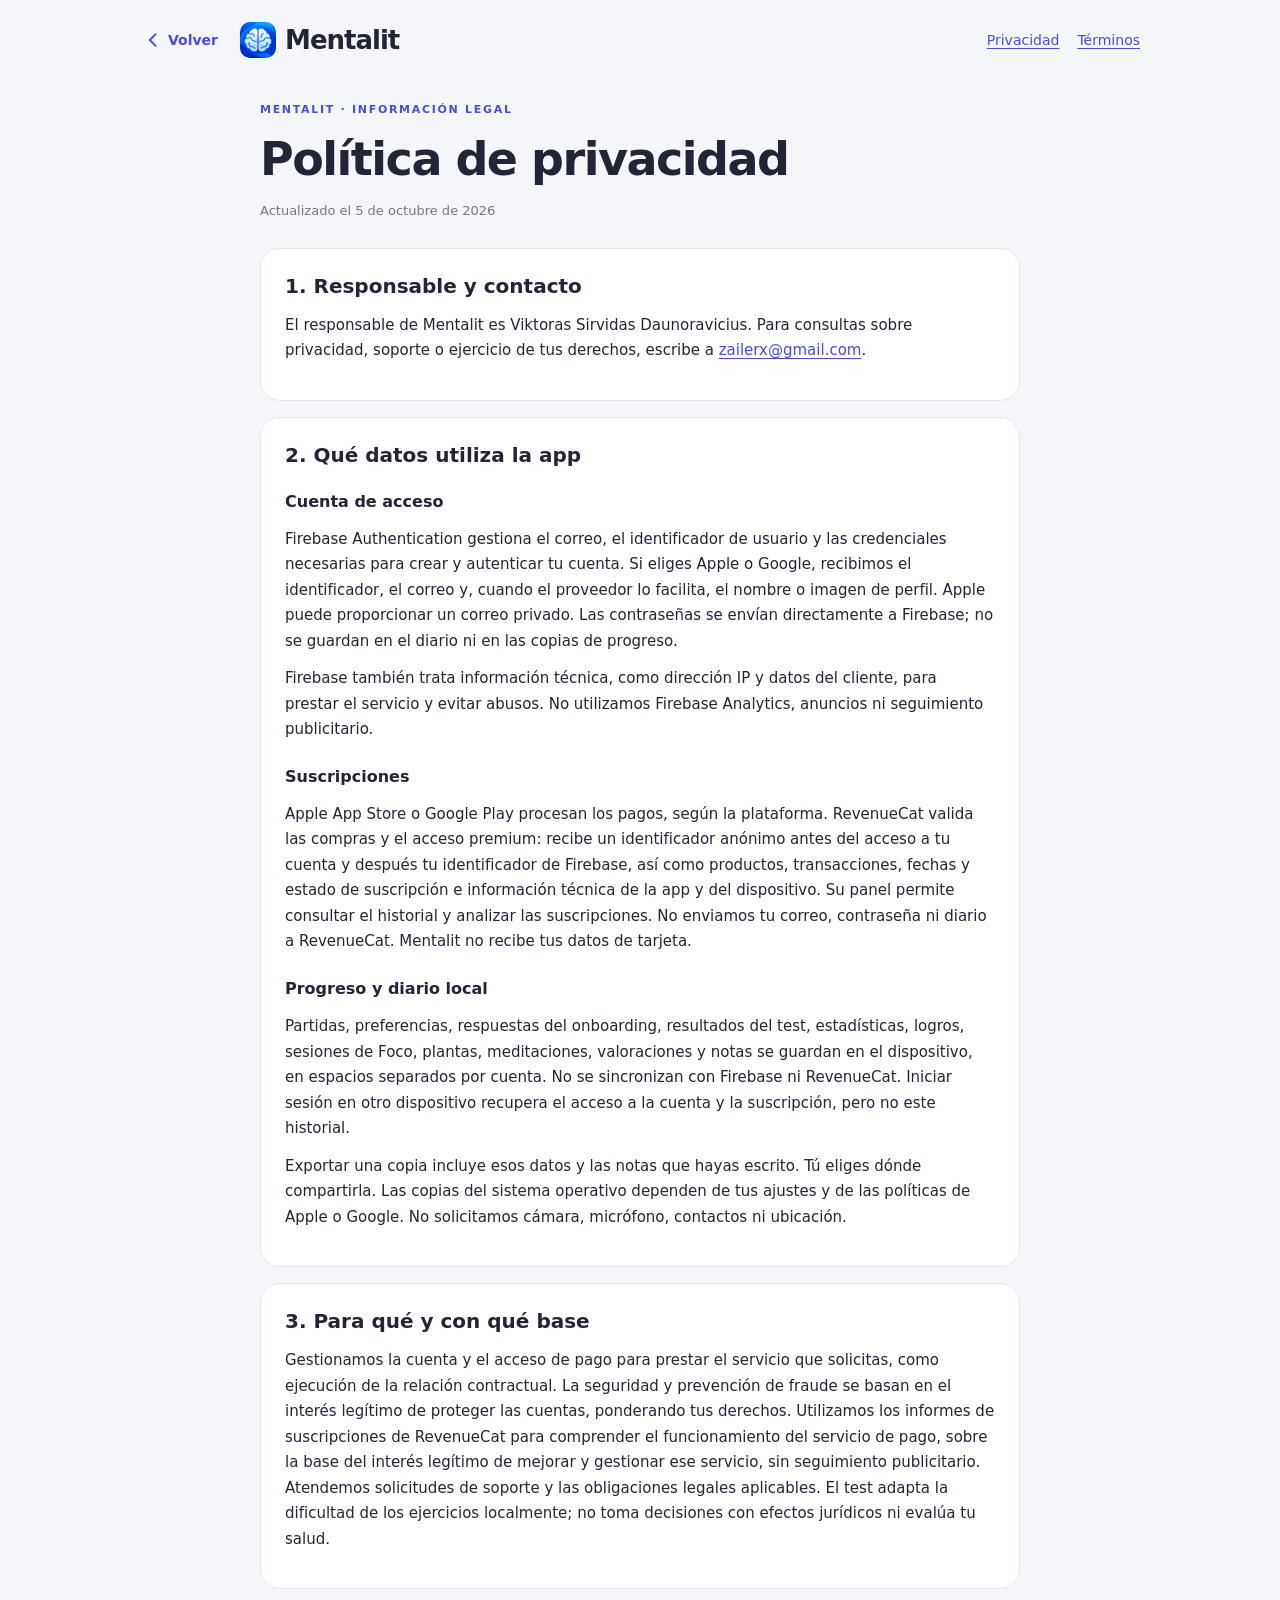
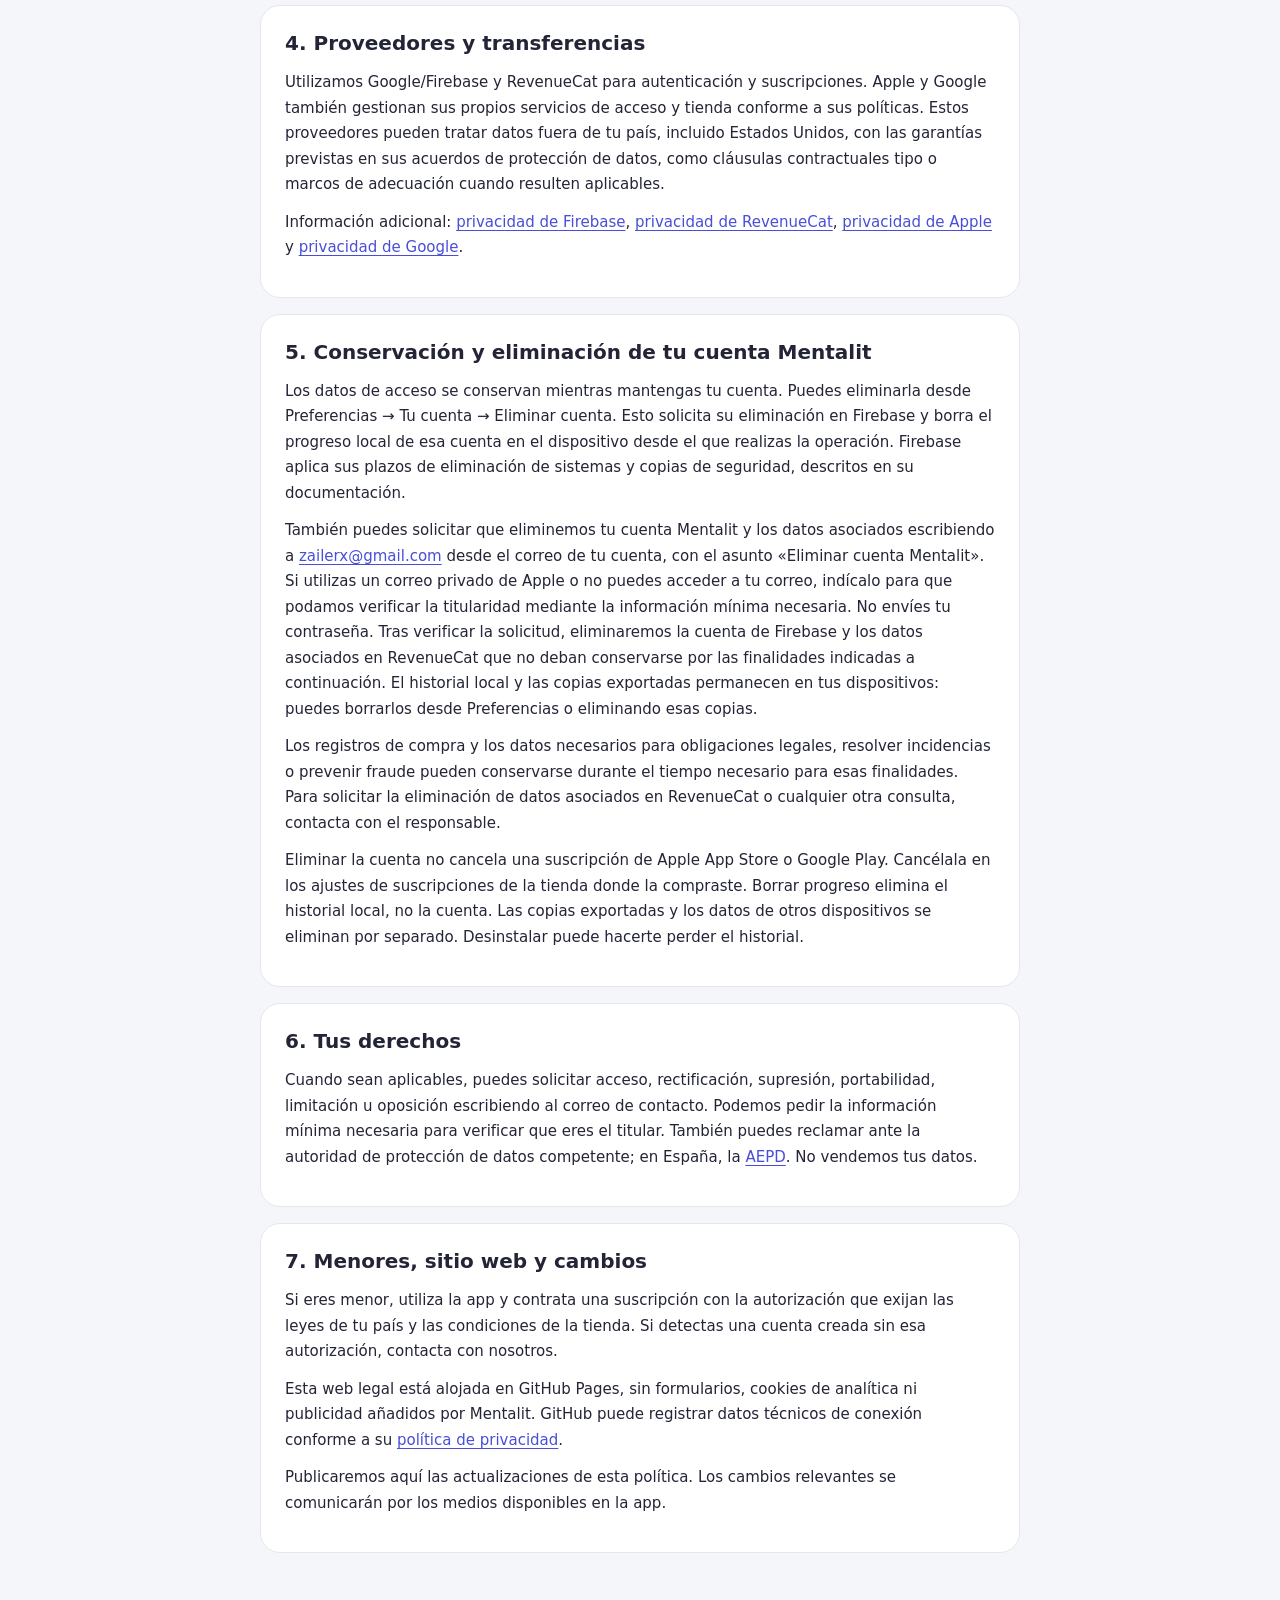
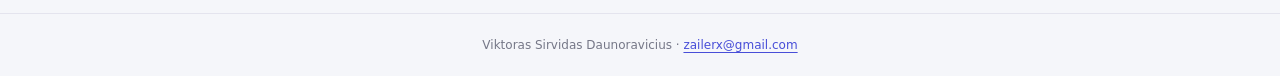
==== commit 3f9e6e6e: "Añadir Google Play y solicitud web de eliminación de cuenta" ====
--- a/privacy.html
+++ b/privacy.html
@@ -1,7 +1,7 @@
-<!doctype html><html lang="es"><head><meta charset="utf-8"><meta name="viewport" content="width=device-width,initial-scale=1,viewport-fit=cover"><meta name="color-scheme" content="light"><title>Política de privacidad · Mentalit</title><link rel="icon" href="./favicon.svg"><link rel="stylesheet" href="./legal.css"><script src="./legal-page.js" defer></script></head><body><header class="site-header"><div class="legal-top"><button class="legal-back" type="button" aria-label="Volver"> <svg viewBox="0 0 24 24" aria-hidden="true"><path d="m14 5-7 7 7 7"/></svg>Volver</button><a class="brand" href="./index.html"><img class="brand-mark" src="./app-icon.png" width="36" height="36" alt="">Mentalit</a></div><nav aria-label="Información legal"><a href="./privacy.html">Privacidad</a><a href="./terms.html">Términos</a></nav></header><main><p class="eyebrow">MENTALIT · INFORMACIÓN LEGAL</p><h1>Política de privacidad</h1><p class="date">Actualizado el 4 de octubre de 2026</p><section><h2>1. Responsable y contacto</h2><p>El responsable de Mentalit es Viktoras Sirvidas Daunoravicius. Para consultas sobre privacidad, soporte o ejercicio de tus derechos, escribe a <a href="mailto:zailerx@gmail.com">zailerx@gmail.com</a>.</p></section>
-<section><h2>2. Qué datos utiliza la app</h2><h3>Cuenta de acceso</h3><p>Firebase Authentication gestiona el correo, el identificador de usuario y las credenciales necesarias para crear y autenticar tu cuenta. Si eliges Apple o Google, recibimos el identificador, el correo y, cuando el proveedor lo facilita, el nombre o imagen de perfil. Apple puede proporcionar un correo privado. Las contraseñas se envían directamente a Firebase; no se guardan en el diario ni en las copias de progreso.</p><p>Firebase también trata información técnica, como dirección IP y datos del cliente, para prestar el servicio y evitar abusos. No utilizamos Firebase Analytics, anuncios ni seguimiento publicitario.</p><h3>Suscripciones</h3><p>Apple procesa los pagos. RevenueCat valida las compras y el acceso premium: recibe un identificador anónimo antes del acceso a tu cuenta y después tu identificador de Firebase, así como productos, transacciones, fechas y estado de suscripción e información técnica de la app y del dispositivo. Su panel permite consultar el historial y analizar las suscripciones. No enviamos tu correo, contraseña ni diario a RevenueCat. Mentalit no recibe tus datos de tarjeta.</p><h3>Progreso y diario local</h3><p>Partidas, preferencias, respuestas del onboarding, resultados del test, estadísticas, logros, sesiones de Foco, plantas, meditaciones, valoraciones y notas se guardan en el dispositivo, en espacios separados por cuenta. No se sincronizan con Firebase ni RevenueCat. Iniciar sesión en otro dispositivo recupera el acceso a la cuenta y la suscripción, pero no este historial.</p><p>Exportar una copia incluye esos datos y las notas que hayas escrito. Tú eliges dónde compartirla. Las copias del sistema operativo dependen de tus ajustes y de las políticas de Apple o Google. No solicitamos cámara, micrófono, contactos ni ubicación.</p></section>
+<!doctype html><html lang="es"><head><meta charset="utf-8"><meta name="viewport" content="width=device-width,initial-scale=1,viewport-fit=cover"><meta name="color-scheme" content="light"><title>Política de privacidad · Mentalit</title><link rel="icon" href="./favicon.svg"><link rel="stylesheet" href="./legal.css"><script src="./legal-page.js" defer></script></head><body><header class="site-header"><div class="legal-top"><button class="legal-back" type="button" aria-label="Volver"> <svg viewBox="0 0 24 24" aria-hidden="true"><path d="m14 5-7 7 7 7"/></svg>Volver</button><a class="brand" href="./index.html"><img class="brand-mark" src="./app-icon.png" width="36" height="36" alt="">Mentalit</a></div><nav aria-label="Información legal"><a href="./privacy.html">Privacidad</a><a href="./terms.html">Términos</a></nav></header><main><p class="eyebrow">MENTALIT · INFORMACIÓN LEGAL</p><h1>Política de privacidad</h1><p class="date">Actualizado el 5 de octubre de 2026</p><section><h2>1. Responsable y contacto</h2><p>El responsable de Mentalit es Viktoras Sirvidas Daunoravicius. Para consultas sobre privacidad, soporte o ejercicio de tus derechos, escribe a <a href="mailto:zailerx@gmail.com">zailerx@gmail.com</a>.</p></section>
+<section><h2>2. Qué datos utiliza la app</h2><h3>Cuenta de acceso</h3><p>Firebase Authentication gestiona el correo, el identificador de usuario y las credenciales necesarias para crear y autenticar tu cuenta. Si eliges Apple o Google, recibimos el identificador, el correo y, cuando el proveedor lo facilita, el nombre o imagen de perfil. Apple puede proporcionar un correo privado. Las contraseñas se envían directamente a Firebase; no se guardan en el diario ni en las copias de progreso.</p><p>Firebase también trata información técnica, como dirección IP y datos del cliente, para prestar el servicio y evitar abusos. No utilizamos Firebase Analytics, anuncios ni seguimiento publicitario.</p><h3>Suscripciones</h3><p>Apple App Store o Google Play procesan los pagos, según la plataforma. RevenueCat valida las compras y el acceso premium: recibe un identificador anónimo antes del acceso a tu cuenta y después tu identificador de Firebase, así como productos, transacciones, fechas y estado de suscripción e información técnica de la app y del dispositivo. Su panel permite consultar el historial y analizar las suscripciones. No enviamos tu correo, contraseña ni diario a RevenueCat. Mentalit no recibe tus datos de tarjeta.</p><h3>Progreso y diario local</h3><p>Partidas, preferencias, respuestas del onboarding, resultados del test, estadísticas, logros, sesiones de Foco, plantas, meditaciones, valoraciones y notas se guardan en el dispositivo, en espacios separados por cuenta. No se sincronizan con Firebase ni RevenueCat. Iniciar sesión en otro dispositivo recupera el acceso a la cuenta y la suscripción, pero no este historial.</p><p>Exportar una copia incluye esos datos y las notas que hayas escrito. Tú eliges dónde compartirla. Las copias del sistema operativo dependen de tus ajustes y de las políticas de Apple o Google. No solicitamos cámara, micrófono, contactos ni ubicación.</p></section>
 <section><h2>3. Para qué y con qué base</h2><p>Gestionamos la cuenta y el acceso de pago para prestar el servicio que solicitas, como ejecución de la relación contractual. La seguridad y prevención de fraude se basan en el interés legítimo de proteger las cuentas, ponderando tus derechos. Utilizamos los informes de suscripciones de RevenueCat para comprender el funcionamiento del servicio de pago, sobre la base del interés legítimo de mejorar y gestionar ese servicio, sin seguimiento publicitario. Atendemos solicitudes de soporte y las obligaciones legales aplicables. El test adapta la dificultad de los ejercicios localmente; no toma decisiones con efectos jurídicos ni evalúa tu salud.</p></section>
 <section><h2>4. Proveedores y transferencias</h2><p>Utilizamos Google/Firebase y RevenueCat para autenticación y suscripciones. Apple y Google también gestionan sus propios servicios de acceso y tienda conforme a sus políticas. Estos proveedores pueden tratar datos fuera de tu país, incluido Estados Unidos, con las garantías previstas en sus acuerdos de protección de datos, como cláusulas contractuales tipo o marcos de adecuación cuando resulten aplicables.</p><p>Información adicional: <a href="https://firebase.google.com/support/privacy">privacidad de Firebase</a>, <a href="https://www.revenuecat.com/privacy-policy">privacidad de RevenueCat</a>, <a href="https://www.apple.com/legal/privacy/">privacidad de Apple</a> y <a href="https://policies.google.com/privacy">privacidad de Google</a>.</p></section>
-<section><h2>5. Conservación y eliminación</h2><p>Los datos de acceso se conservan mientras mantengas tu cuenta. Puedes eliminarla desde Preferencias → Tu cuenta → Eliminar cuenta. Esto solicita su eliminación en Firebase y borra el progreso local de esa cuenta en el dispositivo desde el que realizas la operación. Firebase aplica sus plazos de eliminación de sistemas y copias de seguridad, descritos en su documentación.</p><p>Los registros de compra y los datos necesarios para obligaciones legales, resolver incidencias o prevenir fraude pueden conservarse durante el tiempo necesario para esas finalidades. Para solicitar la eliminación de datos asociados en RevenueCat o cualquier otra consulta, contacta con el responsable.</p><p>Eliminar la cuenta no cancela una suscripción de Apple. Cancélala en los ajustes de suscripciones de Apple. Borrar progreso elimina el historial local, no la cuenta. Las copias exportadas y los datos de otros dispositivos se eliminan por separado. Desinstalar puede hacerte perder el historial.</p></section>
+<section id="eliminar-cuenta"><h2>5. Conservación y eliminación de tu cuenta Mentalit</h2><p>Los datos de acceso se conservan mientras mantengas tu cuenta. Puedes eliminarla desde Preferencias → Tu cuenta → Eliminar cuenta. Esto solicita su eliminación en Firebase y borra el progreso local de esa cuenta en el dispositivo desde el que realizas la operación. Firebase aplica sus plazos de eliminación de sistemas y copias de seguridad, descritos en su documentación.</p><p>También puedes solicitar que eliminemos tu cuenta Mentalit y los datos asociados escribiendo a <a href="mailto:zailerx@gmail.com?subject=Eliminar%20cuenta%20Mentalit">zailerx@gmail.com</a> desde el correo de tu cuenta, con el asunto «Eliminar cuenta Mentalit». Si utilizas un correo privado de Apple o no puedes acceder a tu correo, indícalo para que podamos verificar la titularidad mediante la información mínima necesaria. No envíes tu contraseña. Tras verificar la solicitud, eliminaremos la cuenta de Firebase y los datos asociados en RevenueCat que no deban conservarse por las finalidades indicadas a continuación. El historial local y las copias exportadas permanecen en tus dispositivos: puedes borrarlos desde Preferencias o eliminando esas copias.</p><p>Los registros de compra y los datos necesarios para obligaciones legales, resolver incidencias o prevenir fraude pueden conservarse durante el tiempo necesario para esas finalidades. Para solicitar la eliminación de datos asociados en RevenueCat o cualquier otra consulta, contacta con el responsable.</p><p>Eliminar la cuenta no cancela una suscripción de Apple App Store o Google Play. Cancélala en los ajustes de suscripciones de la tienda donde la compraste. Borrar progreso elimina el historial local, no la cuenta. Las copias exportadas y los datos de otros dispositivos se eliminan por separado. Desinstalar puede hacerte perder el historial.</p></section>
 <section><h2>6. Tus derechos</h2><p>Cuando sean aplicables, puedes solicitar acceso, rectificación, supresión, portabilidad, limitación u oposición escribiendo al correo de contacto. Podemos pedir la información mínima necesaria para verificar que eres el titular. También puedes reclamar ante la autoridad de protección de datos competente; en España, la <a href="https://www.aepd.es/derechos-y-deberes/conoce-tus-derechos">AEPD</a>. No vendemos tus datos.</p></section>
 <section><h2>7. Menores, sitio web y cambios</h2><p>Si eres menor, utiliza la app y contrata una suscripción con la autorización que exijan las leyes de tu país y las condiciones de la tienda. Si detectas una cuenta creada sin esa autorización, contacta con nosotros.</p><p>Esta web legal está alojada en GitHub Pages, sin formularios, cookies de analítica ni publicidad añadidos por Mentalit. GitHub puede registrar datos técnicos de conexión conforme a su <a href="https://docs.github.com/site-policy/privacy-policies/github-privacy-statement">política de privacidad</a>.</p><p>Publicaremos aquí las actualizaciones de esta política. Los cambios relevantes se comunicarán por los medios disponibles en la app.</p></section></main><footer>Viktoras Sirvidas Daunoravicius · <a href="mailto:zailerx@gmail.com">zailerx@gmail.com</a></footer></body></html>
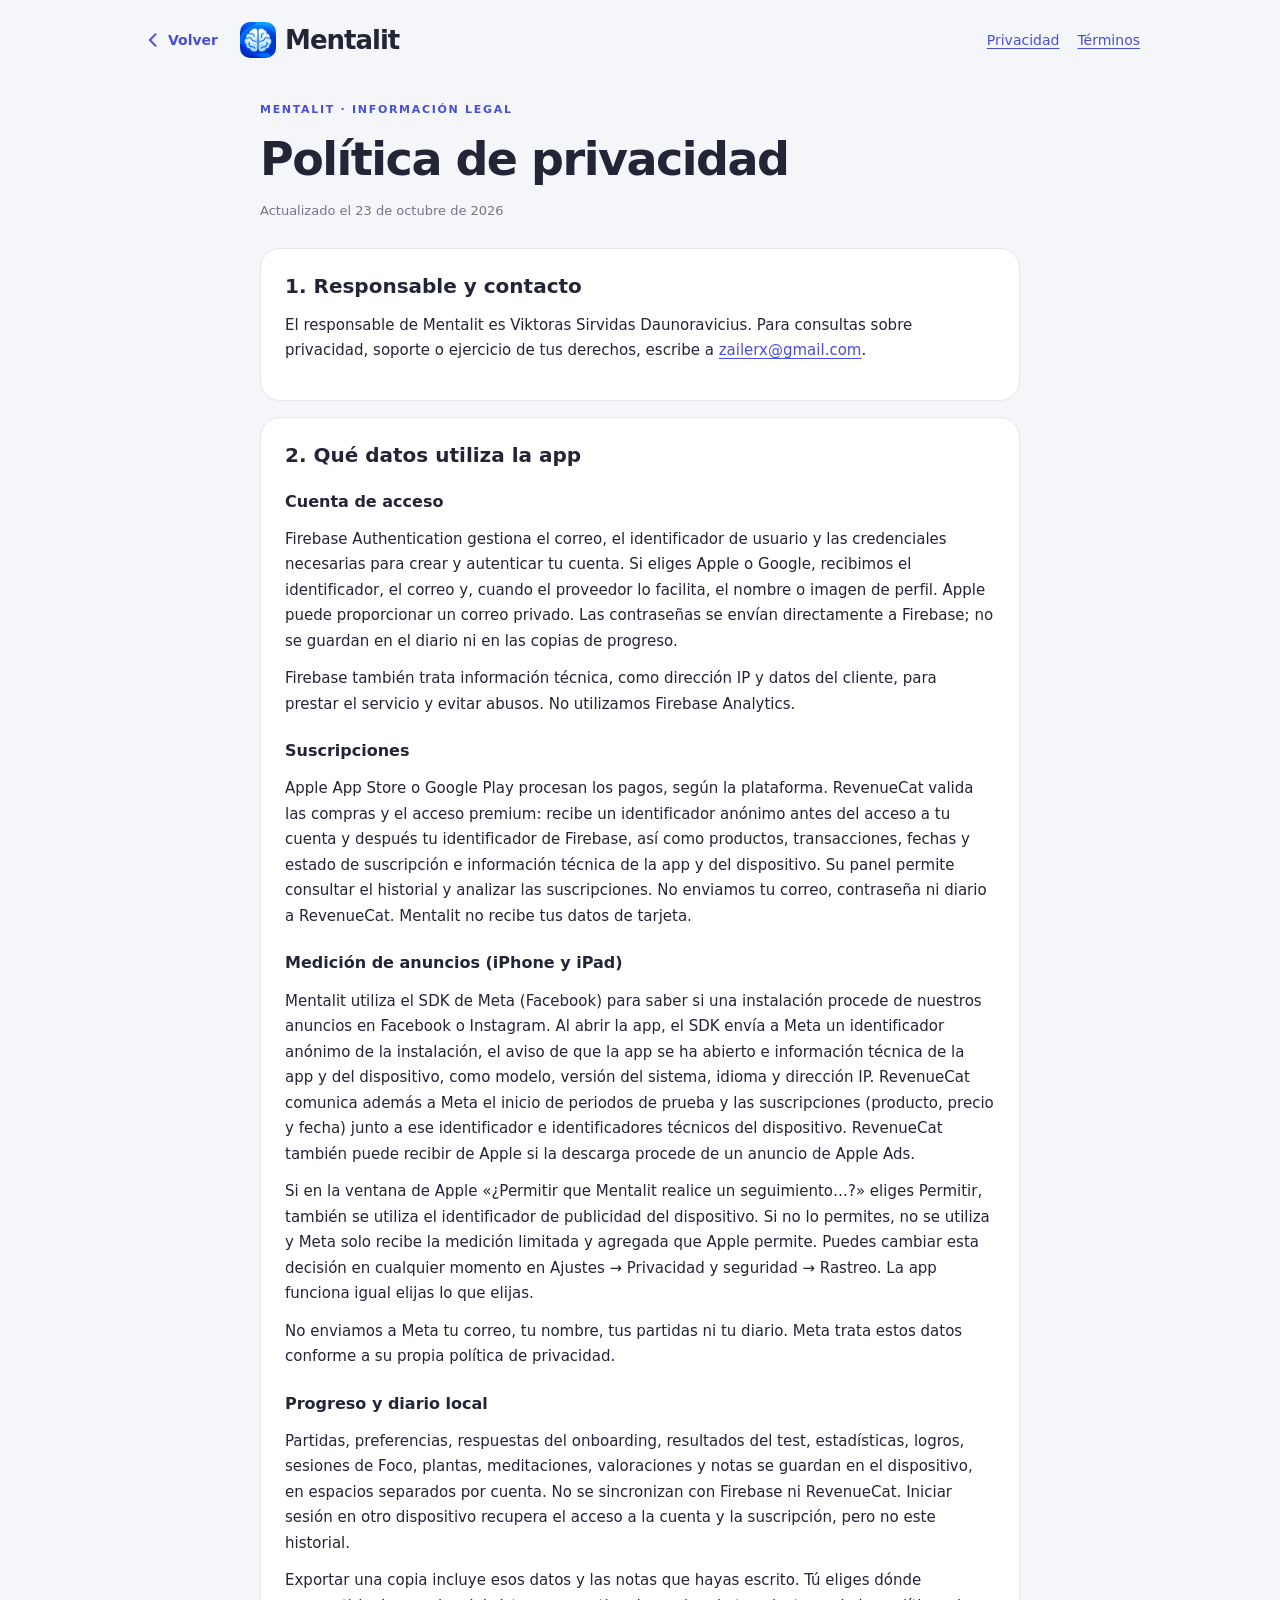
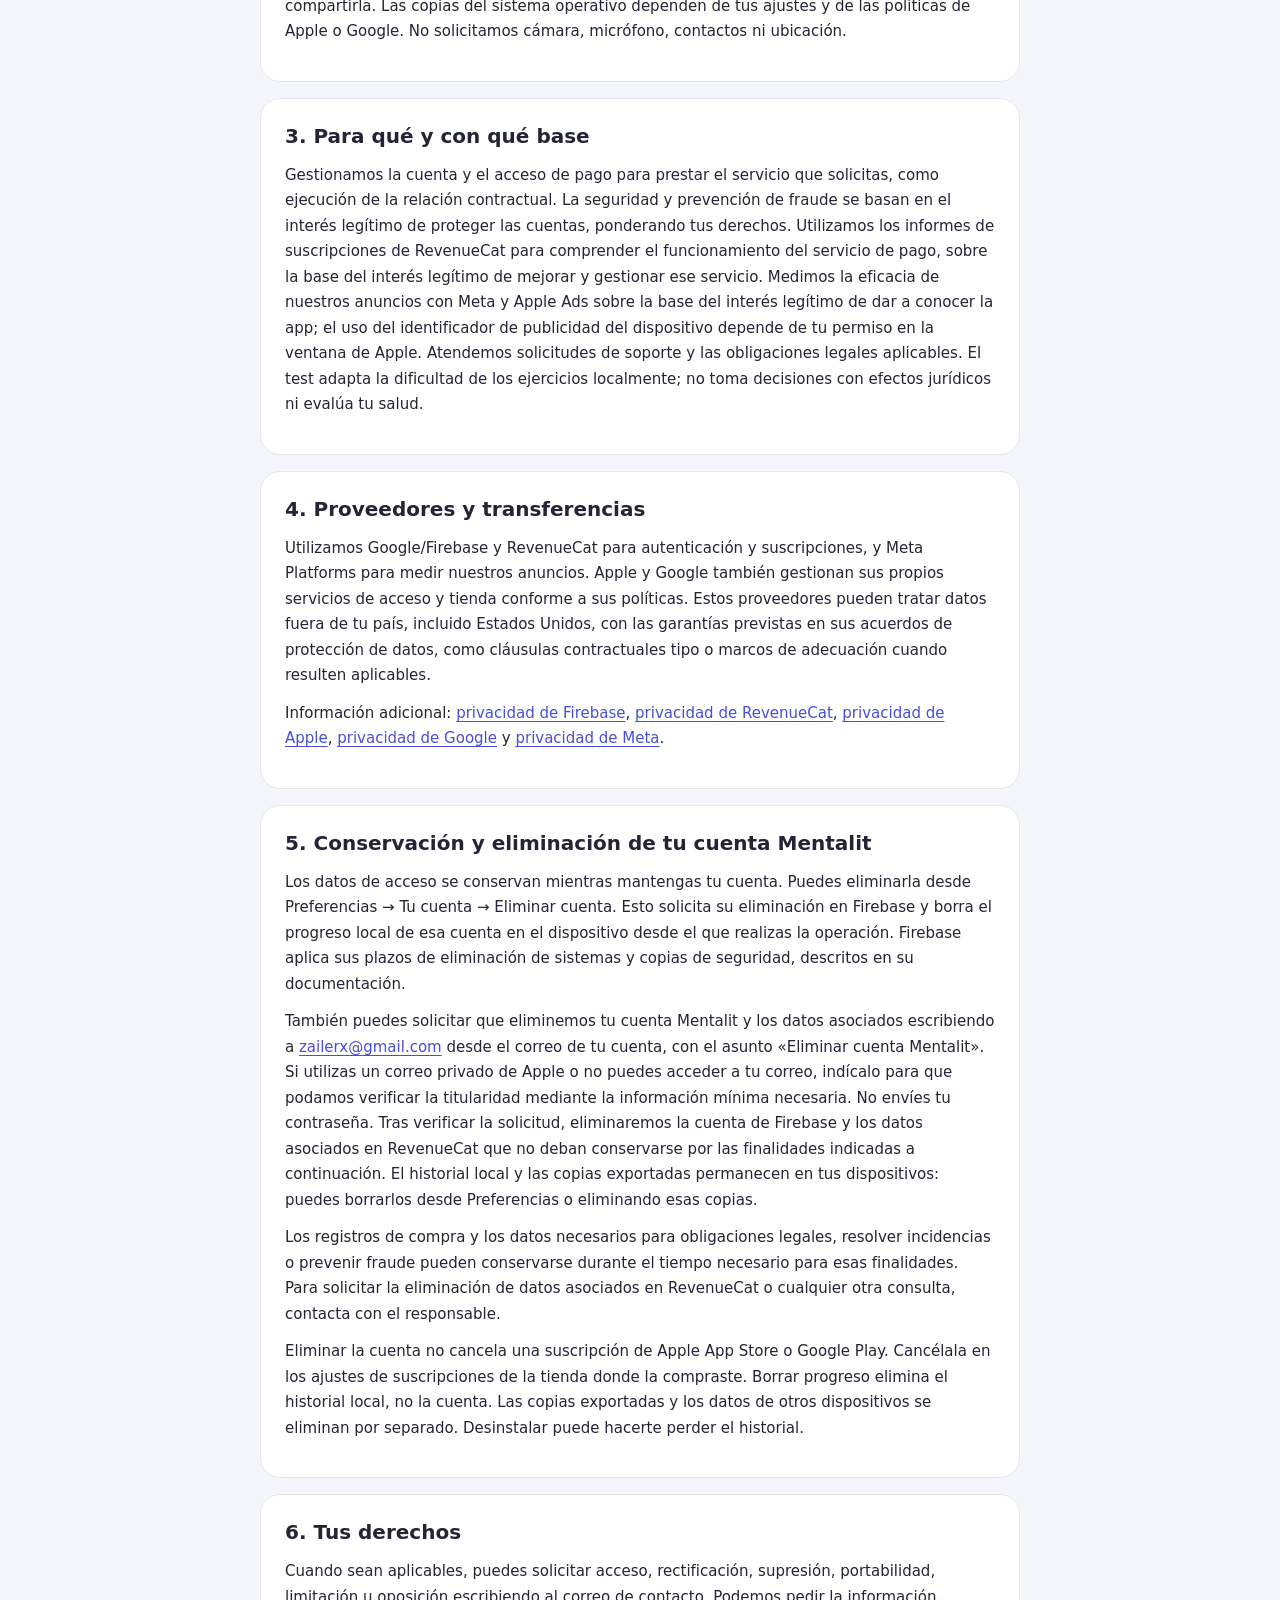
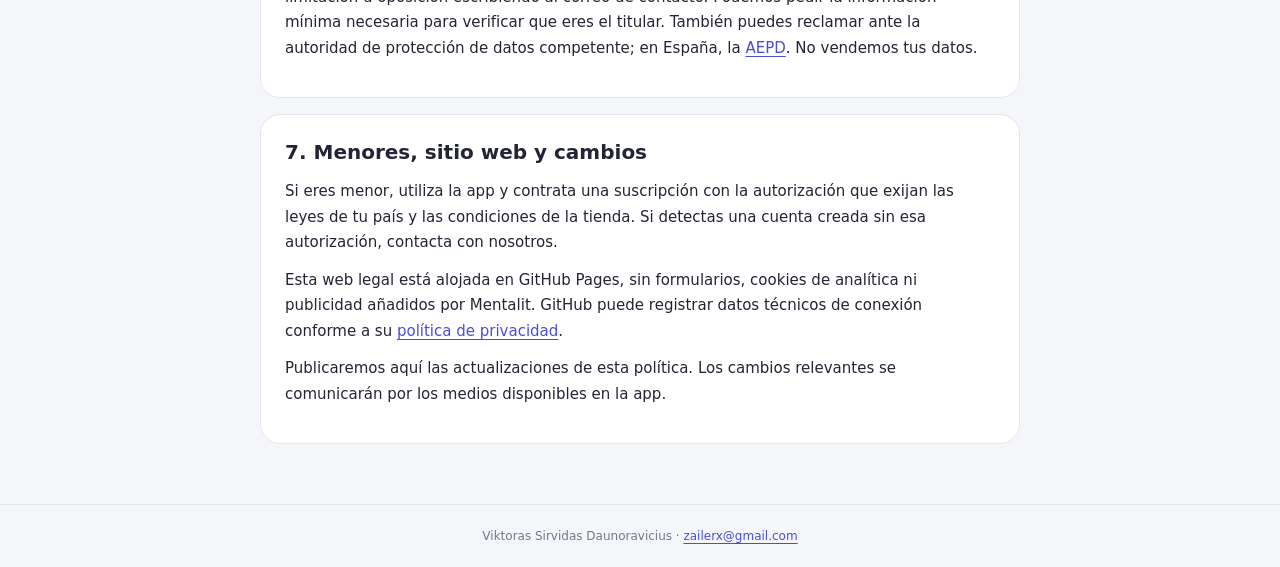
==== commit 2a68ab06: "Política de privacidad: medición de anuncios con Meta y Apple Ads Co-Authored-By: Claude Opus 5.5 <n" ====
--- a/privacy.html
+++ b/privacy.html
@@ -1,7 +1,7 @@
-<!doctype html><html lang="es"><head><meta charset="utf-8"><meta name="viewport" content="width=device-width,initial-scale=1,viewport-fit=cover"><meta name="color-scheme" content="light"><title>Política de privacidad · Mentalit</title><link rel="icon" href="./favicon.svg"><link rel="stylesheet" href="./legal.css"><script src="./legal-page.js" defer></script></head><body><header class="site-header"><div class="legal-top"><button class="legal-back" type="button" aria-label="Volver"> <svg viewBox="0 0 24 24" aria-hidden="true"><path d="m14 5-7 7 7 7"/></svg>Volver</button><a class="brand" href="./index.html"><img class="brand-mark" src="./app-icon.png" width="36" height="36" alt="">Mentalit</a></div><nav aria-label="Información legal"><a href="./privacy.html">Privacidad</a><a href="./terms.html">Términos</a></nav></header><main><p class="eyebrow">MENTALIT · INFORMACIÓN LEGAL</p><h1>Política de privacidad</h1><p class="date">Actualizado el 5 de octubre de 2026</p><section><h2>1. Responsable y contacto</h2><p>El responsable de Mentalit es Viktoras Sirvidas Daunoravicius. Para consultas sobre privacidad, soporte o ejercicio de tus derechos, escribe a <a href="mailto:zailerx@gmail.com">zailerx@gmail.com</a>.</p></section>
-<section><h2>2. Qué datos utiliza la app</h2><h3>Cuenta de acceso</h3><p>Firebase Authentication gestiona el correo, el identificador de usuario y las credenciales necesarias para crear y autenticar tu cuenta. Si eliges Apple o Google, recibimos el identificador, el correo y, cuando el proveedor lo facilita, el nombre o imagen de perfil. Apple puede proporcionar un correo privado. Las contraseñas se envían directamente a Firebase; no se guardan en el diario ni en las copias de progreso.</p><p>Firebase también trata información técnica, como dirección IP y datos del cliente, para prestar el servicio y evitar abusos. No utilizamos Firebase Analytics, anuncios ni seguimiento publicitario.</p><h3>Suscripciones</h3><p>Apple App Store o Google Play procesan los pagos, según la plataforma. RevenueCat valida las compras y el acceso premium: recibe un identificador anónimo antes del acceso a tu cuenta y después tu identificador de Firebase, así como productos, transacciones, fechas y estado de suscripción e información técnica de la app y del dispositivo. Su panel permite consultar el historial y analizar las suscripciones. No enviamos tu correo, contraseña ni diario a RevenueCat. Mentalit no recibe tus datos de tarjeta.</p><h3>Progreso y diario local</h3><p>Partidas, preferencias, respuestas del onboarding, resultados del test, estadísticas, logros, sesiones de Foco, plantas, meditaciones, valoraciones y notas se guardan en el dispositivo, en espacios separados por cuenta. No se sincronizan con Firebase ni RevenueCat. Iniciar sesión en otro dispositivo recupera el acceso a la cuenta y la suscripción, pero no este historial.</p><p>Exportar una copia incluye esos datos y las notas que hayas escrito. Tú eliges dónde compartirla. Las copias del sistema operativo dependen de tus ajustes y de las políticas de Apple o Google. No solicitamos cámara, micrófono, contactos ni ubicación.</p></section>
-<section><h2>3. Para qué y con qué base</h2><p>Gestionamos la cuenta y el acceso de pago para prestar el servicio que solicitas, como ejecución de la relación contractual. La seguridad y prevención de fraude se basan en el interés legítimo de proteger las cuentas, ponderando tus derechos. Utilizamos los informes de suscripciones de RevenueCat para comprender el funcionamiento del servicio de pago, sobre la base del interés legítimo de mejorar y gestionar ese servicio, sin seguimiento publicitario. Atendemos solicitudes de soporte y las obligaciones legales aplicables. El test adapta la dificultad de los ejercicios localmente; no toma decisiones con efectos jurídicos ni evalúa tu salud.</p></section>
-<section><h2>4. Proveedores y transferencias</h2><p>Utilizamos Google/Firebase y RevenueCat para autenticación y suscripciones. Apple y Google también gestionan sus propios servicios de acceso y tienda conforme a sus políticas. Estos proveedores pueden tratar datos fuera de tu país, incluido Estados Unidos, con las garantías previstas en sus acuerdos de protección de datos, como cláusulas contractuales tipo o marcos de adecuación cuando resulten aplicables.</p><p>Información adicional: <a href="https://firebase.google.com/support/privacy">privacidad de Firebase</a>, <a href="https://www.revenuecat.com/privacy-policy">privacidad de RevenueCat</a>, <a href="https://www.apple.com/legal/privacy/">privacidad de Apple</a> y <a href="https://policies.google.com/privacy">privacidad de Google</a>.</p></section>
+<!doctype html><html lang="es"><head><meta charset="utf-8"><meta name="viewport" content="width=device-width,initial-scale=1,viewport-fit=cover"><meta name="color-scheme" content="light"><title>Política de privacidad · Mentalit</title><link rel="icon" href="./favicon.svg"><link rel="stylesheet" href="./legal.css"><script src="./legal-page.js" defer></script></head><body><header class="site-header"><div class="legal-top"><button class="legal-back" type="button" aria-label="Volver"> <svg viewBox="0 0 24 24" aria-hidden="true"><path d="m14 5-7 7 7 7"/></svg>Volver</button><a class="brand" href="./index.html"><img class="brand-mark" src="./app-icon.png" width="36" height="36" alt="">Mentalit</a></div><nav aria-label="Información legal"><a href="./privacy.html">Privacidad</a><a href="./terms.html">Términos</a></nav></header><main><p class="eyebrow">MENTALIT · INFORMACIÓN LEGAL</p><h1>Política de privacidad</h1><p class="date">Actualizado el 23 de octubre de 2026</p><section><h2>1. Responsable y contacto</h2><p>El responsable de Mentalit es Viktoras Sirvidas Daunoravicius. Para consultas sobre privacidad, soporte o ejercicio de tus derechos, escribe a <a href="mailto:zailerx@gmail.com">zailerx@gmail.com</a>.</p></section>
+<section><h2>2. Qué datos utiliza la app</h2><h3>Cuenta de acceso</h3><p>Firebase Authentication gestiona el correo, el identificador de usuario y las credenciales necesarias para crear y autenticar tu cuenta. Si eliges Apple o Google, recibimos el identificador, el correo y, cuando el proveedor lo facilita, el nombre o imagen de perfil. Apple puede proporcionar un correo privado. Las contraseñas se envían directamente a Firebase; no se guardan en el diario ni en las copias de progreso.</p><p>Firebase también trata información técnica, como dirección IP y datos del cliente, para prestar el servicio y evitar abusos. No utilizamos Firebase Analytics.</p><h3>Suscripciones</h3><p>Apple App Store o Google Play procesan los pagos, según la plataforma. RevenueCat valida las compras y el acceso premium: recibe un identificador anónimo antes del acceso a tu cuenta y después tu identificador de Firebase, así como productos, transacciones, fechas y estado de suscripción e información técnica de la app y del dispositivo. Su panel permite consultar el historial y analizar las suscripciones. No enviamos tu correo, contraseña ni diario a RevenueCat. Mentalit no recibe tus datos de tarjeta.</p><h3>Medición de anuncios (iPhone y iPad)</h3><p>Mentalit utiliza el SDK de Meta (Facebook) para saber si una instalación procede de nuestros anuncios en Facebook o Instagram. Al abrir la app, el SDK envía a Meta un identificador anónimo de la instalación, el aviso de que la app se ha abierto e información técnica de la app y del dispositivo, como modelo, versión del sistema, idioma y dirección IP. RevenueCat comunica además a Meta el inicio de periodos de prueba y las suscripciones (producto, precio y fecha) junto a ese identificador e identificadores técnicos del dispositivo. RevenueCat también puede recibir de Apple si la descarga procede de un anuncio de Apple Ads.</p><p>Si en la ventana de Apple «¿Permitir que Mentalit realice un seguimiento…?» eliges Permitir, también se utiliza el identificador de publicidad del dispositivo. Si no lo permites, no se utiliza y Meta solo recibe la medición limitada y agregada que Apple permite. Puedes cambiar esta decisión en cualquier momento en Ajustes → Privacidad y seguridad → Rastreo. La app funciona igual elijas lo que elijas.</p><p>No enviamos a Meta tu correo, tu nombre, tus partidas ni tu diario. Meta trata estos datos conforme a su propia política de privacidad.</p><h3>Progreso y diario local</h3><p>Partidas, preferencias, respuestas del onboarding, resultados del test, estadísticas, logros, sesiones de Foco, plantas, meditaciones, valoraciones y notas se guardan en el dispositivo, en espacios separados por cuenta. No se sincronizan con Firebase ni RevenueCat. Iniciar sesión en otro dispositivo recupera el acceso a la cuenta y la suscripción, pero no este historial.</p><p>Exportar una copia incluye esos datos y las notas que hayas escrito. Tú eliges dónde compartirla. Las copias del sistema operativo dependen de tus ajustes y de las políticas de Apple o Google. No solicitamos cámara, micrófono, contactos ni ubicación.</p></section>
+<section><h2>3. Para qué y con qué base</h2><p>Gestionamos la cuenta y el acceso de pago para prestar el servicio que solicitas, como ejecución de la relación contractual. La seguridad y prevención de fraude se basan en el interés legítimo de proteger las cuentas, ponderando tus derechos. Utilizamos los informes de suscripciones de RevenueCat para comprender el funcionamiento del servicio de pago, sobre la base del interés legítimo de mejorar y gestionar ese servicio. Medimos la eficacia de nuestros anuncios con Meta y Apple Ads sobre la base del interés legítimo de dar a conocer la app; el uso del identificador de publicidad del dispositivo depende de tu permiso en la ventana de Apple. Atendemos solicitudes de soporte y las obligaciones legales aplicables. El test adapta la dificultad de los ejercicios localmente; no toma decisiones con efectos jurídicos ni evalúa tu salud.</p></section>
+<section><h2>4. Proveedores y transferencias</h2><p>Utilizamos Google/Firebase y RevenueCat para autenticación y suscripciones, y Meta Platforms para medir nuestros anuncios. Apple y Google también gestionan sus propios servicios de acceso y tienda conforme a sus políticas. Estos proveedores pueden tratar datos fuera de tu país, incluido Estados Unidos, con las garantías previstas en sus acuerdos de protección de datos, como cláusulas contractuales tipo o marcos de adecuación cuando resulten aplicables.</p><p>Información adicional: <a href="https://firebase.google.com/support/privacy">privacidad de Firebase</a>, <a href="https://www.revenuecat.com/privacy-policy">privacidad de RevenueCat</a>, <a href="https://www.apple.com/legal/privacy/">privacidad de Apple</a>, <a href="https://policies.google.com/privacy">privacidad de Google</a> y <a href="https://www.facebook.com/privacy/policy/">privacidad de Meta</a>.</p></section>
 <section id="eliminar-cuenta"><h2>5. Conservación y eliminación de tu cuenta Mentalit</h2><p>Los datos de acceso se conservan mientras mantengas tu cuenta. Puedes eliminarla desde Preferencias → Tu cuenta → Eliminar cuenta. Esto solicita su eliminación en Firebase y borra el progreso local de esa cuenta en el dispositivo desde el que realizas la operación. Firebase aplica sus plazos de eliminación de sistemas y copias de seguridad, descritos en su documentación.</p><p>También puedes solicitar que eliminemos tu cuenta Mentalit y los datos asociados escribiendo a <a href="mailto:zailerx@gmail.com?subject=Eliminar%20cuenta%20Mentalit">zailerx@gmail.com</a> desde el correo de tu cuenta, con el asunto «Eliminar cuenta Mentalit». Si utilizas un correo privado de Apple o no puedes acceder a tu correo, indícalo para que podamos verificar la titularidad mediante la información mínima necesaria. No envíes tu contraseña. Tras verificar la solicitud, eliminaremos la cuenta de Firebase y los datos asociados en RevenueCat que no deban conservarse por las finalidades indicadas a continuación. El historial local y las copias exportadas permanecen en tus dispositivos: puedes borrarlos desde Preferencias o eliminando esas copias.</p><p>Los registros de compra y los datos necesarios para obligaciones legales, resolver incidencias o prevenir fraude pueden conservarse durante el tiempo necesario para esas finalidades. Para solicitar la eliminación de datos asociados en RevenueCat o cualquier otra consulta, contacta con el responsable.</p><p>Eliminar la cuenta no cancela una suscripción de Apple App Store o Google Play. Cancélala en los ajustes de suscripciones de la tienda donde la compraste. Borrar progreso elimina el historial local, no la cuenta. Las copias exportadas y los datos de otros dispositivos se eliminan por separado. Desinstalar puede hacerte perder el historial.</p></section>
 <section><h2>6. Tus derechos</h2><p>Cuando sean aplicables, puedes solicitar acceso, rectificación, supresión, portabilidad, limitación u oposición escribiendo al correo de contacto. Podemos pedir la información mínima necesaria para verificar que eres el titular. También puedes reclamar ante la autoridad de protección de datos competente; en España, la <a href="https://www.aepd.es/derechos-y-deberes/conoce-tus-derechos">AEPD</a>. No vendemos tus datos.</p></section>
 <section><h2>7. Menores, sitio web y cambios</h2><p>Si eres menor, utiliza la app y contrata una suscripción con la autorización que exijan las leyes de tu país y las condiciones de la tienda. Si detectas una cuenta creada sin esa autorización, contacta con nosotros.</p><p>Esta web legal está alojada en GitHub Pages, sin formularios, cookies de analítica ni publicidad añadidos por Mentalit. GitHub puede registrar datos técnicos de conexión conforme a su <a href="https://docs.github.com/site-policy/privacy-policies/github-privacy-statement">política de privacidad</a>.</p><p>Publicaremos aquí las actualizaciones de esta política. Los cambios relevantes se comunicarán por los medios disponibles en la app.</p></section></main><footer>Viktoras Sirvidas Daunoravicius · <a href="mailto:zailerx@gmail.com">zailerx@gmail.com</a></footer></body></html>
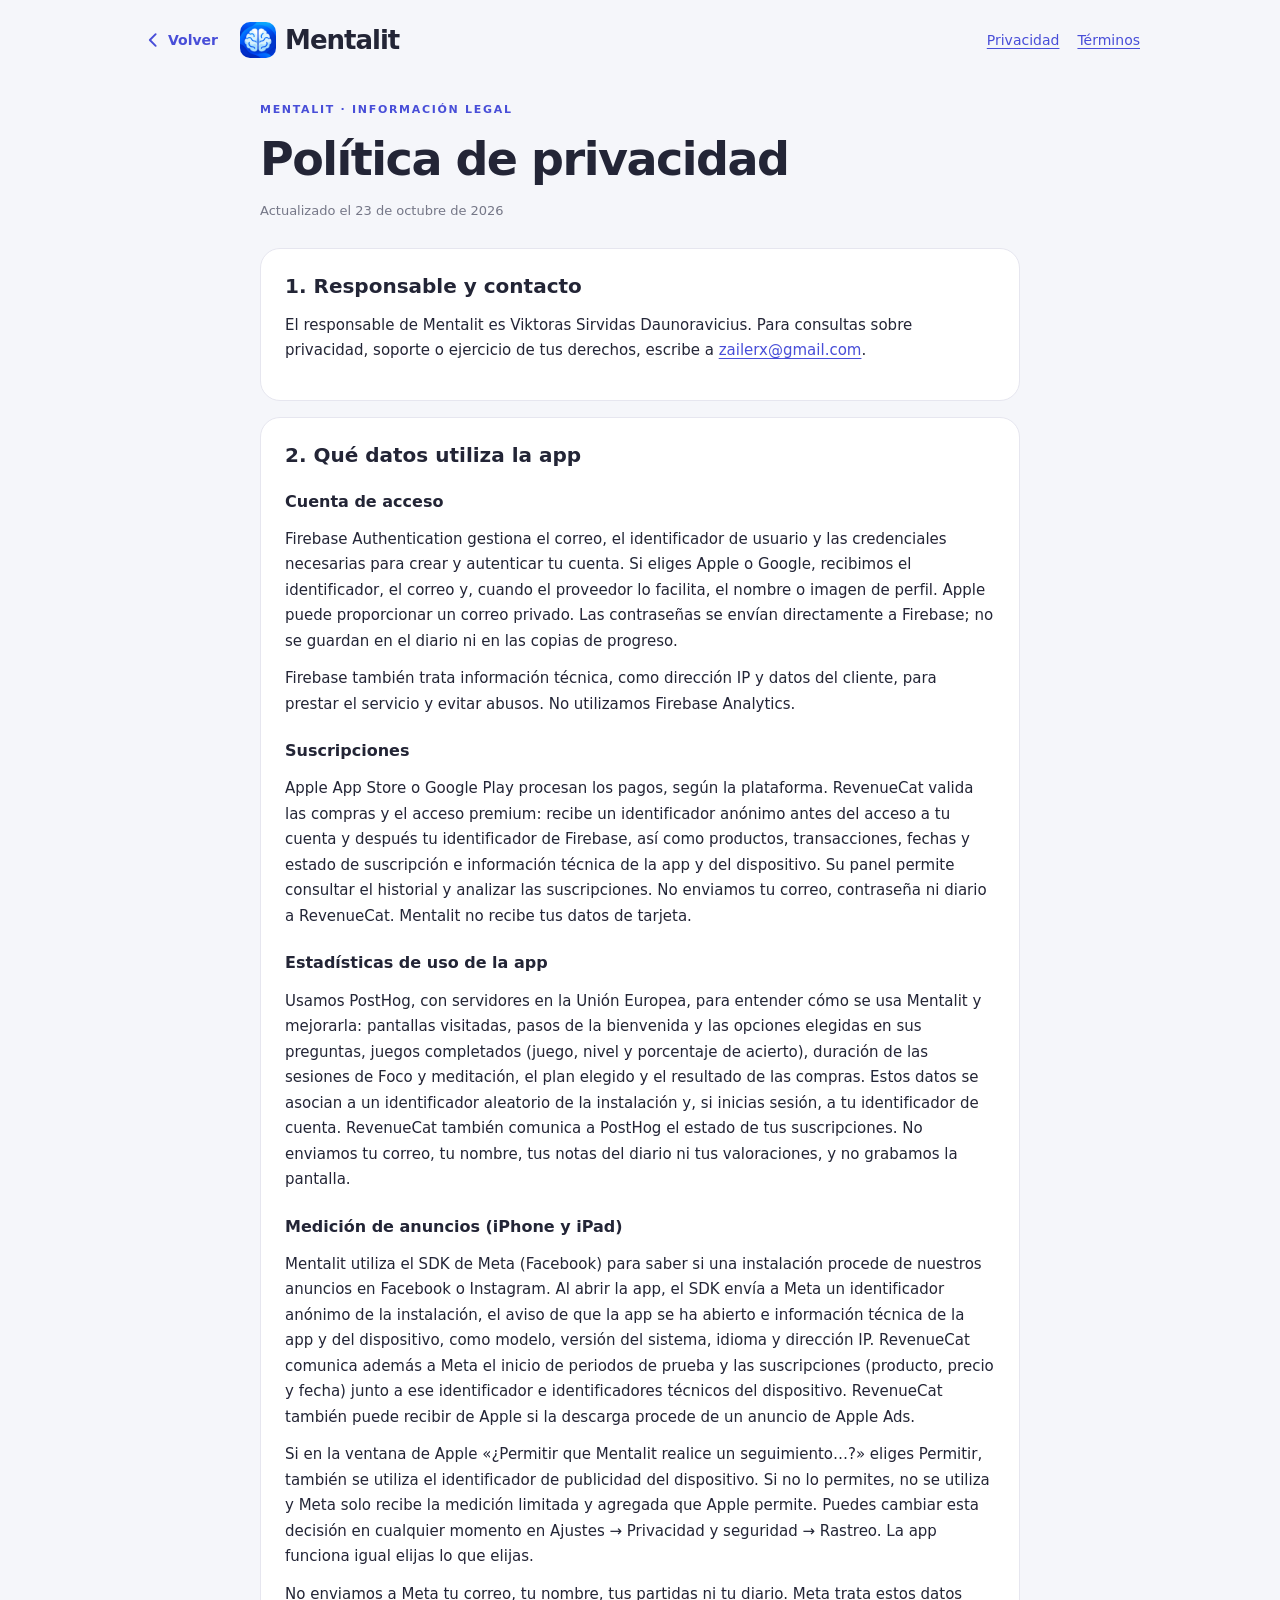
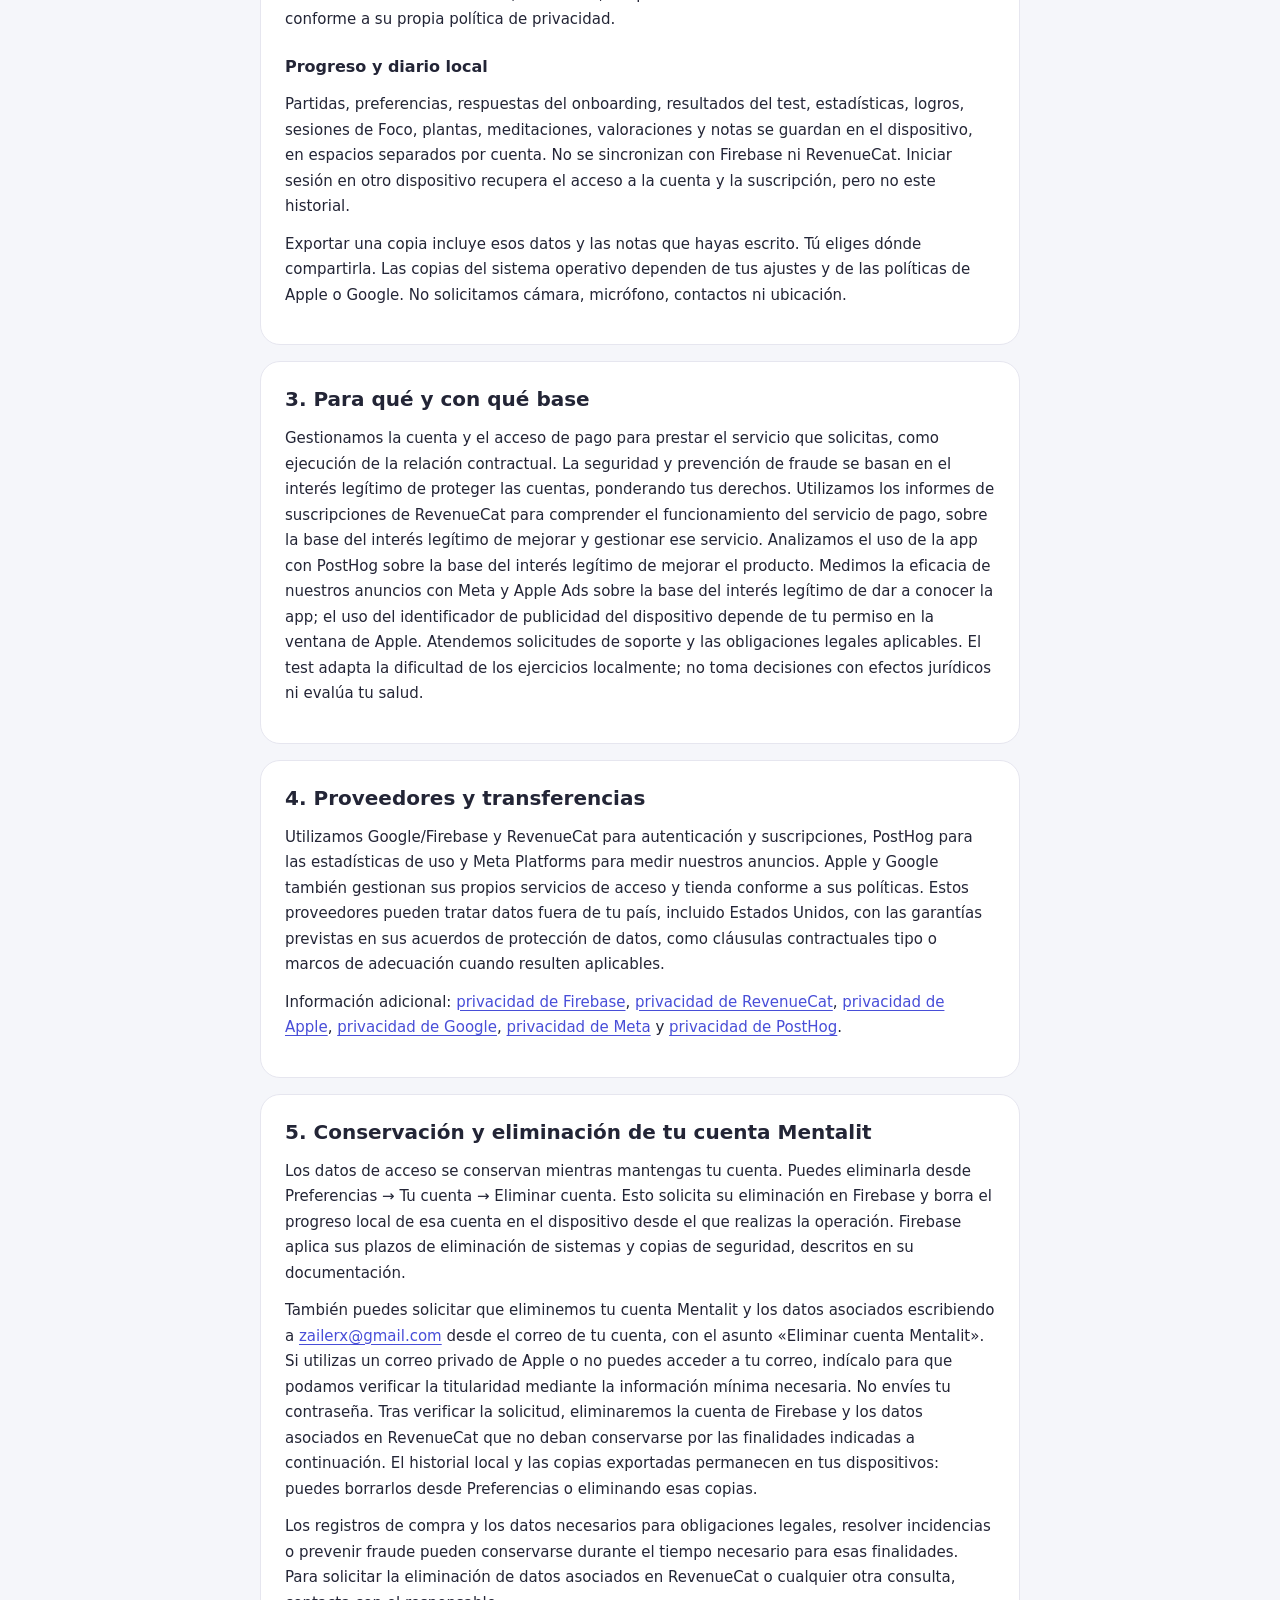
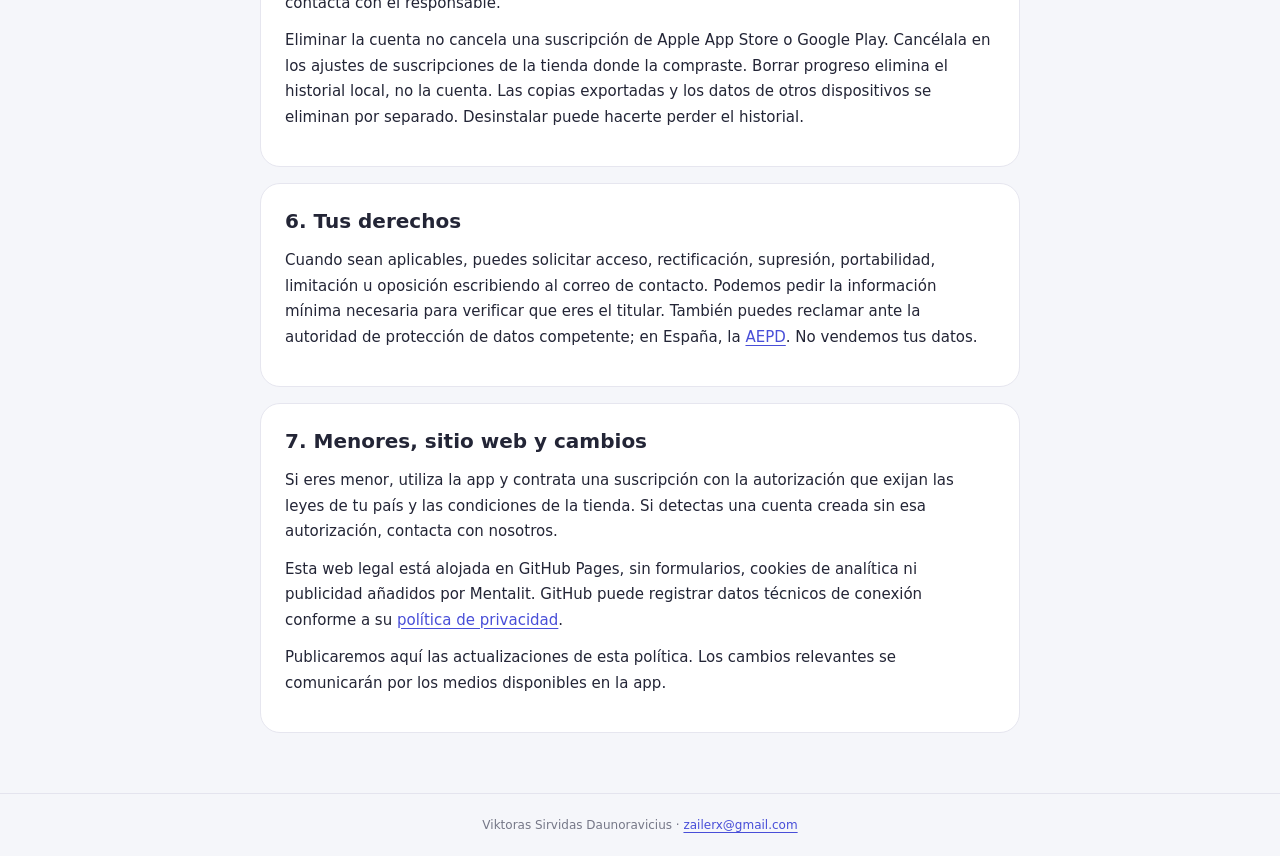
==== commit 85bcad9b: "Política de privacidad: estadísticas de uso con PostHog (UE) Co-Authored-By: Claude Opus 5.5 <norepl" ====
--- a/privacy.html
+++ b/privacy.html
@@ -1,7 +1,7 @@
 <!doctype html><html lang="es"><head><meta charset="utf-8"><meta name="viewport" content="width=device-width,initial-scale=1,viewport-fit=cover"><meta name="color-scheme" content="light"><title>Política de privacidad · Mentalit</title><link rel="icon" href="./favicon.svg"><link rel="stylesheet" href="./legal.css"><script src="./legal-page.js" defer></script></head><body><header class="site-header"><div class="legal-top"><button class="legal-back" type="button" aria-label="Volver"> <svg viewBox="0 0 24 24" aria-hidden="true"><path d="m14 5-7 7 7 7"/></svg>Volver</button><a class="brand" href="./index.html"><img class="brand-mark" src="./app-icon.png" width="36" height="36" alt="">Mentalit</a></div><nav aria-label="Información legal"><a href="./privacy.html">Privacidad</a><a href="./terms.html">Términos</a></nav></header><main><p class="eyebrow">MENTALIT · INFORMACIÓN LEGAL</p><h1>Política de privacidad</h1><p class="date">Actualizado el 23 de octubre de 2026</p><section><h2>1. Responsable y contacto</h2><p>El responsable de Mentalit es Viktoras Sirvidas Daunoravicius. Para consultas sobre privacidad, soporte o ejercicio de tus derechos, escribe a <a href="mailto:zailerx@gmail.com">zailerx@gmail.com</a>.</p></section>
-<section><h2>2. Qué datos utiliza la app</h2><h3>Cuenta de acceso</h3><p>Firebase Authentication gestiona el correo, el identificador de usuario y las credenciales necesarias para crear y autenticar tu cuenta. Si eliges Apple o Google, recibimos el identificador, el correo y, cuando el proveedor lo facilita, el nombre o imagen de perfil. Apple puede proporcionar un correo privado. Las contraseñas se envían directamente a Firebase; no se guardan en el diario ni en las copias de progreso.</p><p>Firebase también trata información técnica, como dirección IP y datos del cliente, para prestar el servicio y evitar abusos. No utilizamos Firebase Analytics.</p><h3>Suscripciones</h3><p>Apple App Store o Google Play procesan los pagos, según la plataforma. RevenueCat valida las compras y el acceso premium: recibe un identificador anónimo antes del acceso a tu cuenta y después tu identificador de Firebase, así como productos, transacciones, fechas y estado de suscripción e información técnica de la app y del dispositivo. Su panel permite consultar el historial y analizar las suscripciones. No enviamos tu correo, contraseña ni diario a RevenueCat. Mentalit no recibe tus datos de tarjeta.</p><h3>Medición de anuncios (iPhone y iPad)</h3><p>Mentalit utiliza el SDK de Meta (Facebook) para saber si una instalación procede de nuestros anuncios en Facebook o Instagram. Al abrir la app, el SDK envía a Meta un identificador anónimo de la instalación, el aviso de que la app se ha abierto e información técnica de la app y del dispositivo, como modelo, versión del sistema, idioma y dirección IP. RevenueCat comunica además a Meta el inicio de periodos de prueba y las suscripciones (producto, precio y fecha) junto a ese identificador e identificadores técnicos del dispositivo. RevenueCat también puede recibir de Apple si la descarga procede de un anuncio de Apple Ads.</p><p>Si en la ventana de Apple «¿Permitir que Mentalit realice un seguimiento…?» eliges Permitir, también se utiliza el identificador de publicidad del dispositivo. Si no lo permites, no se utiliza y Meta solo recibe la medición limitada y agregada que Apple permite. Puedes cambiar esta decisión en cualquier momento en Ajustes → Privacidad y seguridad → Rastreo. La app funciona igual elijas lo que elijas.</p><p>No enviamos a Meta tu correo, tu nombre, tus partidas ni tu diario. Meta trata estos datos conforme a su propia política de privacidad.</p><h3>Progreso y diario local</h3><p>Partidas, preferencias, respuestas del onboarding, resultados del test, estadísticas, logros, sesiones de Foco, plantas, meditaciones, valoraciones y notas se guardan en el dispositivo, en espacios separados por cuenta. No se sincronizan con Firebase ni RevenueCat. Iniciar sesión en otro dispositivo recupera el acceso a la cuenta y la suscripción, pero no este historial.</p><p>Exportar una copia incluye esos datos y las notas que hayas escrito. Tú eliges dónde compartirla. Las copias del sistema operativo dependen de tus ajustes y de las políticas de Apple o Google. No solicitamos cámara, micrófono, contactos ni ubicación.</p></section>
-<section><h2>3. Para qué y con qué base</h2><p>Gestionamos la cuenta y el acceso de pago para prestar el servicio que solicitas, como ejecución de la relación contractual. La seguridad y prevención de fraude se basan en el interés legítimo de proteger las cuentas, ponderando tus derechos. Utilizamos los informes de suscripciones de RevenueCat para comprender el funcionamiento del servicio de pago, sobre la base del interés legítimo de mejorar y gestionar ese servicio. Medimos la eficacia de nuestros anuncios con Meta y Apple Ads sobre la base del interés legítimo de dar a conocer la app; el uso del identificador de publicidad del dispositivo depende de tu permiso en la ventana de Apple. Atendemos solicitudes de soporte y las obligaciones legales aplicables. El test adapta la dificultad de los ejercicios localmente; no toma decisiones con efectos jurídicos ni evalúa tu salud.</p></section>
-<section><h2>4. Proveedores y transferencias</h2><p>Utilizamos Google/Firebase y RevenueCat para autenticación y suscripciones, y Meta Platforms para medir nuestros anuncios. Apple y Google también gestionan sus propios servicios de acceso y tienda conforme a sus políticas. Estos proveedores pueden tratar datos fuera de tu país, incluido Estados Unidos, con las garantías previstas en sus acuerdos de protección de datos, como cláusulas contractuales tipo o marcos de adecuación cuando resulten aplicables.</p><p>Información adicional: <a href="https://firebase.google.com/support/privacy">privacidad de Firebase</a>, <a href="https://www.revenuecat.com/privacy-policy">privacidad de RevenueCat</a>, <a href="https://www.apple.com/legal/privacy/">privacidad de Apple</a>, <a href="https://policies.google.com/privacy">privacidad de Google</a> y <a href="https://www.facebook.com/privacy/policy/">privacidad de Meta</a>.</p></section>
+<section><h2>2. Qué datos utiliza la app</h2><h3>Cuenta de acceso</h3><p>Firebase Authentication gestiona el correo, el identificador de usuario y las credenciales necesarias para crear y autenticar tu cuenta. Si eliges Apple o Google, recibimos el identificador, el correo y, cuando el proveedor lo facilita, el nombre o imagen de perfil. Apple puede proporcionar un correo privado. Las contraseñas se envían directamente a Firebase; no se guardan en el diario ni en las copias de progreso.</p><p>Firebase también trata información técnica, como dirección IP y datos del cliente, para prestar el servicio y evitar abusos. No utilizamos Firebase Analytics.</p><h3>Suscripciones</h3><p>Apple App Store o Google Play procesan los pagos, según la plataforma. RevenueCat valida las compras y el acceso premium: recibe un identificador anónimo antes del acceso a tu cuenta y después tu identificador de Firebase, así como productos, transacciones, fechas y estado de suscripción e información técnica de la app y del dispositivo. Su panel permite consultar el historial y analizar las suscripciones. No enviamos tu correo, contraseña ni diario a RevenueCat. Mentalit no recibe tus datos de tarjeta.</p><h3>Estadísticas de uso de la app</h3><p>Usamos PostHog, con servidores en la Unión Europea, para entender cómo se usa Mentalit y mejorarla: pantallas visitadas, pasos de la bienvenida y las opciones elegidas en sus preguntas, juegos completados (juego, nivel y porcentaje de acierto), duración de las sesiones de Foco y meditación, el plan elegido y el resultado de las compras. Estos datos se asocian a un identificador aleatorio de la instalación y, si inicias sesión, a tu identificador de cuenta. RevenueCat también comunica a PostHog el estado de tus suscripciones. No enviamos tu correo, tu nombre, tus notas del diario ni tus valoraciones, y no grabamos la pantalla.</p><h3>Medición de anuncios (iPhone y iPad)</h3><p>Mentalit utiliza el SDK de Meta (Facebook) para saber si una instalación procede de nuestros anuncios en Facebook o Instagram. Al abrir la app, el SDK envía a Meta un identificador anónimo de la instalación, el aviso de que la app se ha abierto e información técnica de la app y del dispositivo, como modelo, versión del sistema, idioma y dirección IP. RevenueCat comunica además a Meta el inicio de periodos de prueba y las suscripciones (producto, precio y fecha) junto a ese identificador e identificadores técnicos del dispositivo. RevenueCat también puede recibir de Apple si la descarga procede de un anuncio de Apple Ads.</p><p>Si en la ventana de Apple «¿Permitir que Mentalit realice un seguimiento…?» eliges Permitir, también se utiliza el identificador de publicidad del dispositivo. Si no lo permites, no se utiliza y Meta solo recibe la medición limitada y agregada que Apple permite. Puedes cambiar esta decisión en cualquier momento en Ajustes → Privacidad y seguridad → Rastreo. La app funciona igual elijas lo que elijas.</p><p>No enviamos a Meta tu correo, tu nombre, tus partidas ni tu diario. Meta trata estos datos conforme a su propia política de privacidad.</p><h3>Progreso y diario local</h3><p>Partidas, preferencias, respuestas del onboarding, resultados del test, estadísticas, logros, sesiones de Foco, plantas, meditaciones, valoraciones y notas se guardan en el dispositivo, en espacios separados por cuenta. No se sincronizan con Firebase ni RevenueCat. Iniciar sesión en otro dispositivo recupera el acceso a la cuenta y la suscripción, pero no este historial.</p><p>Exportar una copia incluye esos datos y las notas que hayas escrito. Tú eliges dónde compartirla. Las copias del sistema operativo dependen de tus ajustes y de las políticas de Apple o Google. No solicitamos cámara, micrófono, contactos ni ubicación.</p></section>
+<section><h2>3. Para qué y con qué base</h2><p>Gestionamos la cuenta y el acceso de pago para prestar el servicio que solicitas, como ejecución de la relación contractual. La seguridad y prevención de fraude se basan en el interés legítimo de proteger las cuentas, ponderando tus derechos. Utilizamos los informes de suscripciones de RevenueCat para comprender el funcionamiento del servicio de pago, sobre la base del interés legítimo de mejorar y gestionar ese servicio. Analizamos el uso de la app con PostHog sobre la base del interés legítimo de mejorar el producto. Medimos la eficacia de nuestros anuncios con Meta y Apple Ads sobre la base del interés legítimo de dar a conocer la app; el uso del identificador de publicidad del dispositivo depende de tu permiso en la ventana de Apple. Atendemos solicitudes de soporte y las obligaciones legales aplicables. El test adapta la dificultad de los ejercicios localmente; no toma decisiones con efectos jurídicos ni evalúa tu salud.</p></section>
+<section><h2>4. Proveedores y transferencias</h2><p>Utilizamos Google/Firebase y RevenueCat para autenticación y suscripciones, PostHog para las estadísticas de uso y Meta Platforms para medir nuestros anuncios. Apple y Google también gestionan sus propios servicios de acceso y tienda conforme a sus políticas. Estos proveedores pueden tratar datos fuera de tu país, incluido Estados Unidos, con las garantías previstas en sus acuerdos de protección de datos, como cláusulas contractuales tipo o marcos de adecuación cuando resulten aplicables.</p><p>Información adicional: <a href="https://firebase.google.com/support/privacy">privacidad de Firebase</a>, <a href="https://www.revenuecat.com/privacy-policy">privacidad de RevenueCat</a>, <a href="https://www.apple.com/legal/privacy/">privacidad de Apple</a>, <a href="https://policies.google.com/privacy">privacidad de Google</a>, <a href="https://www.facebook.com/privacy/policy/">privacidad de Meta</a> y <a href="https://posthog.com/privacy">privacidad de PostHog</a>.</p></section>
 <section id="eliminar-cuenta"><h2>5. Conservación y eliminación de tu cuenta Mentalit</h2><p>Los datos de acceso se conservan mientras mantengas tu cuenta. Puedes eliminarla desde Preferencias → Tu cuenta → Eliminar cuenta. Esto solicita su eliminación en Firebase y borra el progreso local de esa cuenta en el dispositivo desde el que realizas la operación. Firebase aplica sus plazos de eliminación de sistemas y copias de seguridad, descritos en su documentación.</p><p>También puedes solicitar que eliminemos tu cuenta Mentalit y los datos asociados escribiendo a <a href="mailto:zailerx@gmail.com?subject=Eliminar%20cuenta%20Mentalit">zailerx@gmail.com</a> desde el correo de tu cuenta, con el asunto «Eliminar cuenta Mentalit». Si utilizas un correo privado de Apple o no puedes acceder a tu correo, indícalo para que podamos verificar la titularidad mediante la información mínima necesaria. No envíes tu contraseña. Tras verificar la solicitud, eliminaremos la cuenta de Firebase y los datos asociados en RevenueCat que no deban conservarse por las finalidades indicadas a continuación. El historial local y las copias exportadas permanecen en tus dispositivos: puedes borrarlos desde Preferencias o eliminando esas copias.</p><p>Los registros de compra y los datos necesarios para obligaciones legales, resolver incidencias o prevenir fraude pueden conservarse durante el tiempo necesario para esas finalidades. Para solicitar la eliminación de datos asociados en RevenueCat o cualquier otra consulta, contacta con el responsable.</p><p>Eliminar la cuenta no cancela una suscripción de Apple App Store o Google Play. Cancélala en los ajustes de suscripciones de la tienda donde la compraste. Borrar progreso elimina el historial local, no la cuenta. Las copias exportadas y los datos de otros dispositivos se eliminan por separado. Desinstalar puede hacerte perder el historial.</p></section>
 <section><h2>6. Tus derechos</h2><p>Cuando sean aplicables, puedes solicitar acceso, rectificación, supresión, portabilidad, limitación u oposición escribiendo al correo de contacto. Podemos pedir la información mínima necesaria para verificar que eres el titular. También puedes reclamar ante la autoridad de protección de datos competente; en España, la <a href="https://www.aepd.es/derechos-y-deberes/conoce-tus-derechos">AEPD</a>. No vendemos tus datos.</p></section>
 <section><h2>7. Menores, sitio web y cambios</h2><p>Si eres menor, utiliza la app y contrata una suscripción con la autorización que exijan las leyes de tu país y las condiciones de la tienda. Si detectas una cuenta creada sin esa autorización, contacta con nosotros.</p><p>Esta web legal está alojada en GitHub Pages, sin formularios, cookies de analítica ni publicidad añadidos por Mentalit. GitHub puede registrar datos técnicos de conexión conforme a su <a href="https://docs.github.com/site-policy/privacy-policies/github-privacy-statement">política de privacidad</a>.</p><p>Publicaremos aquí las actualizaciones de esta política. Los cambios relevantes se comunicarán por los medios disponibles en la app.</p></section></main><footer>Viktoras Sirvidas Daunoravicius · <a href="mailto:zailerx@gmail.com">zailerx@gmail.com</a></footer></body></html>
